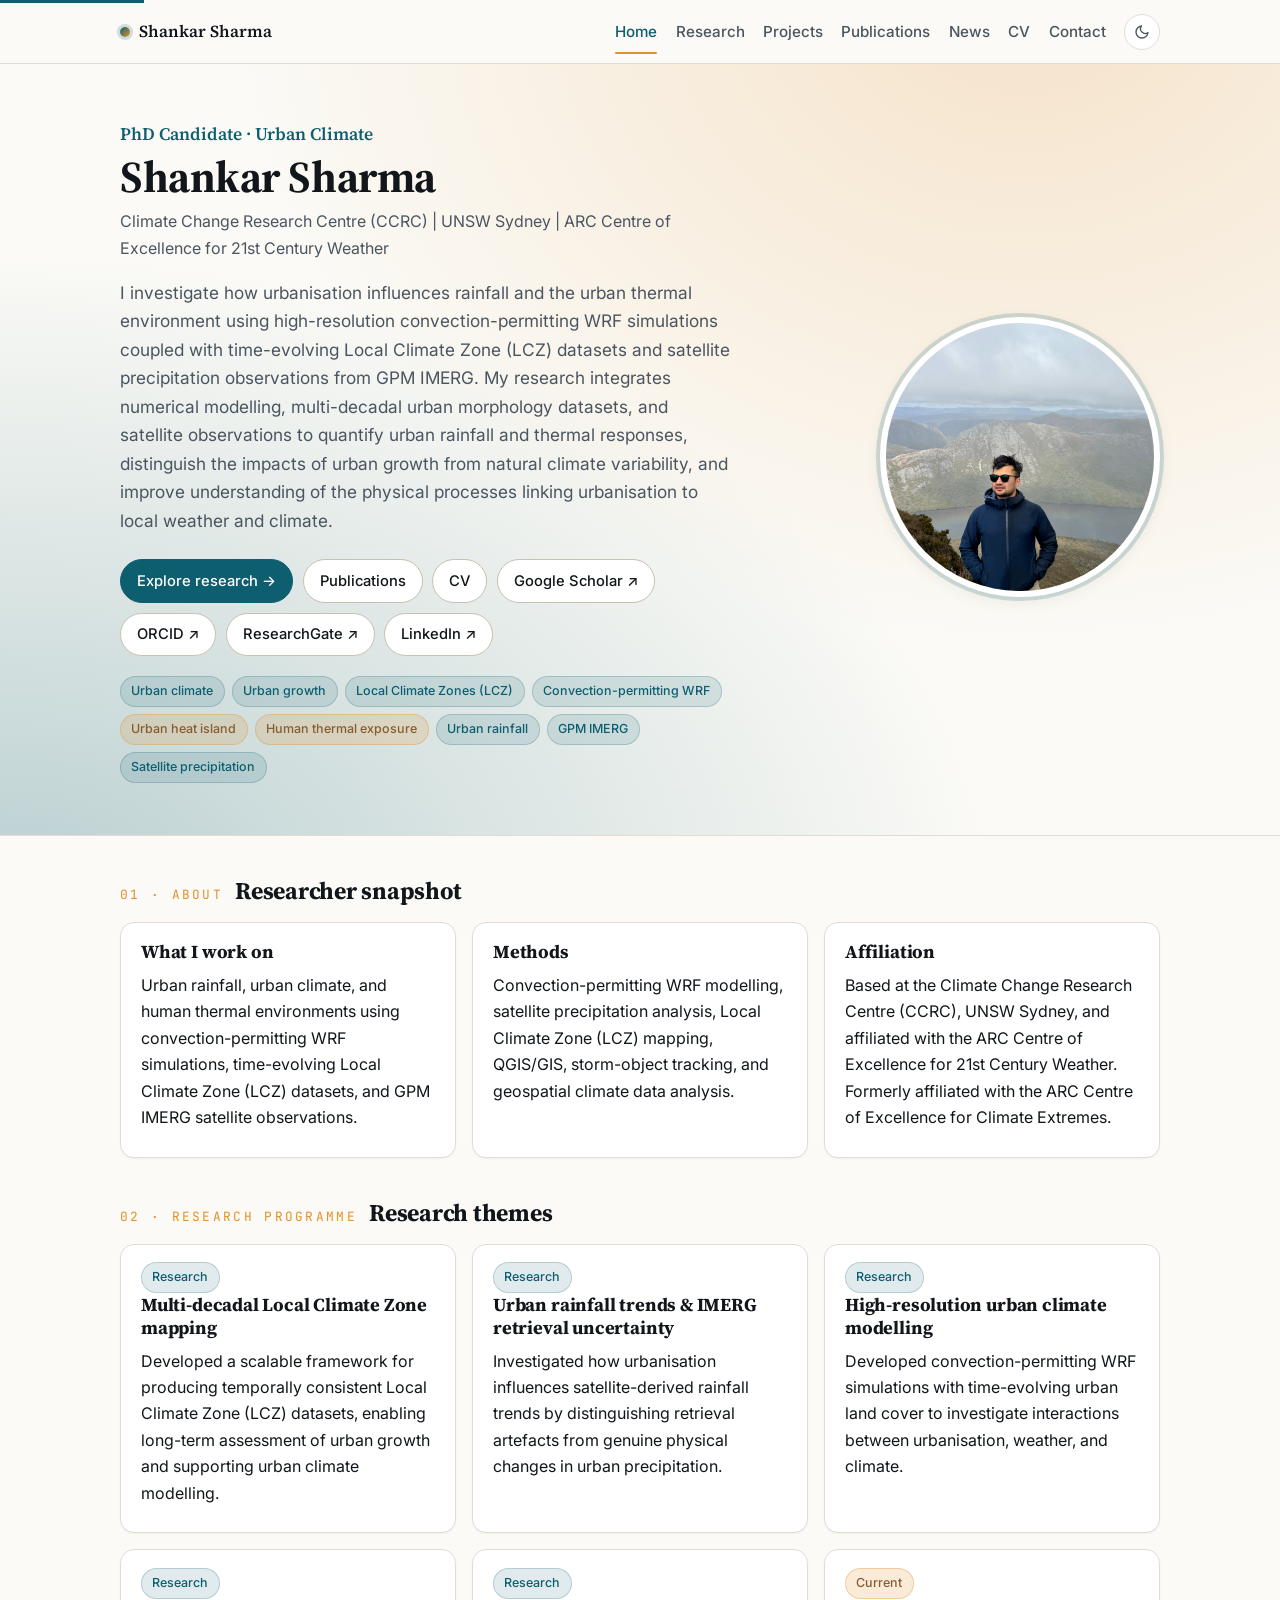
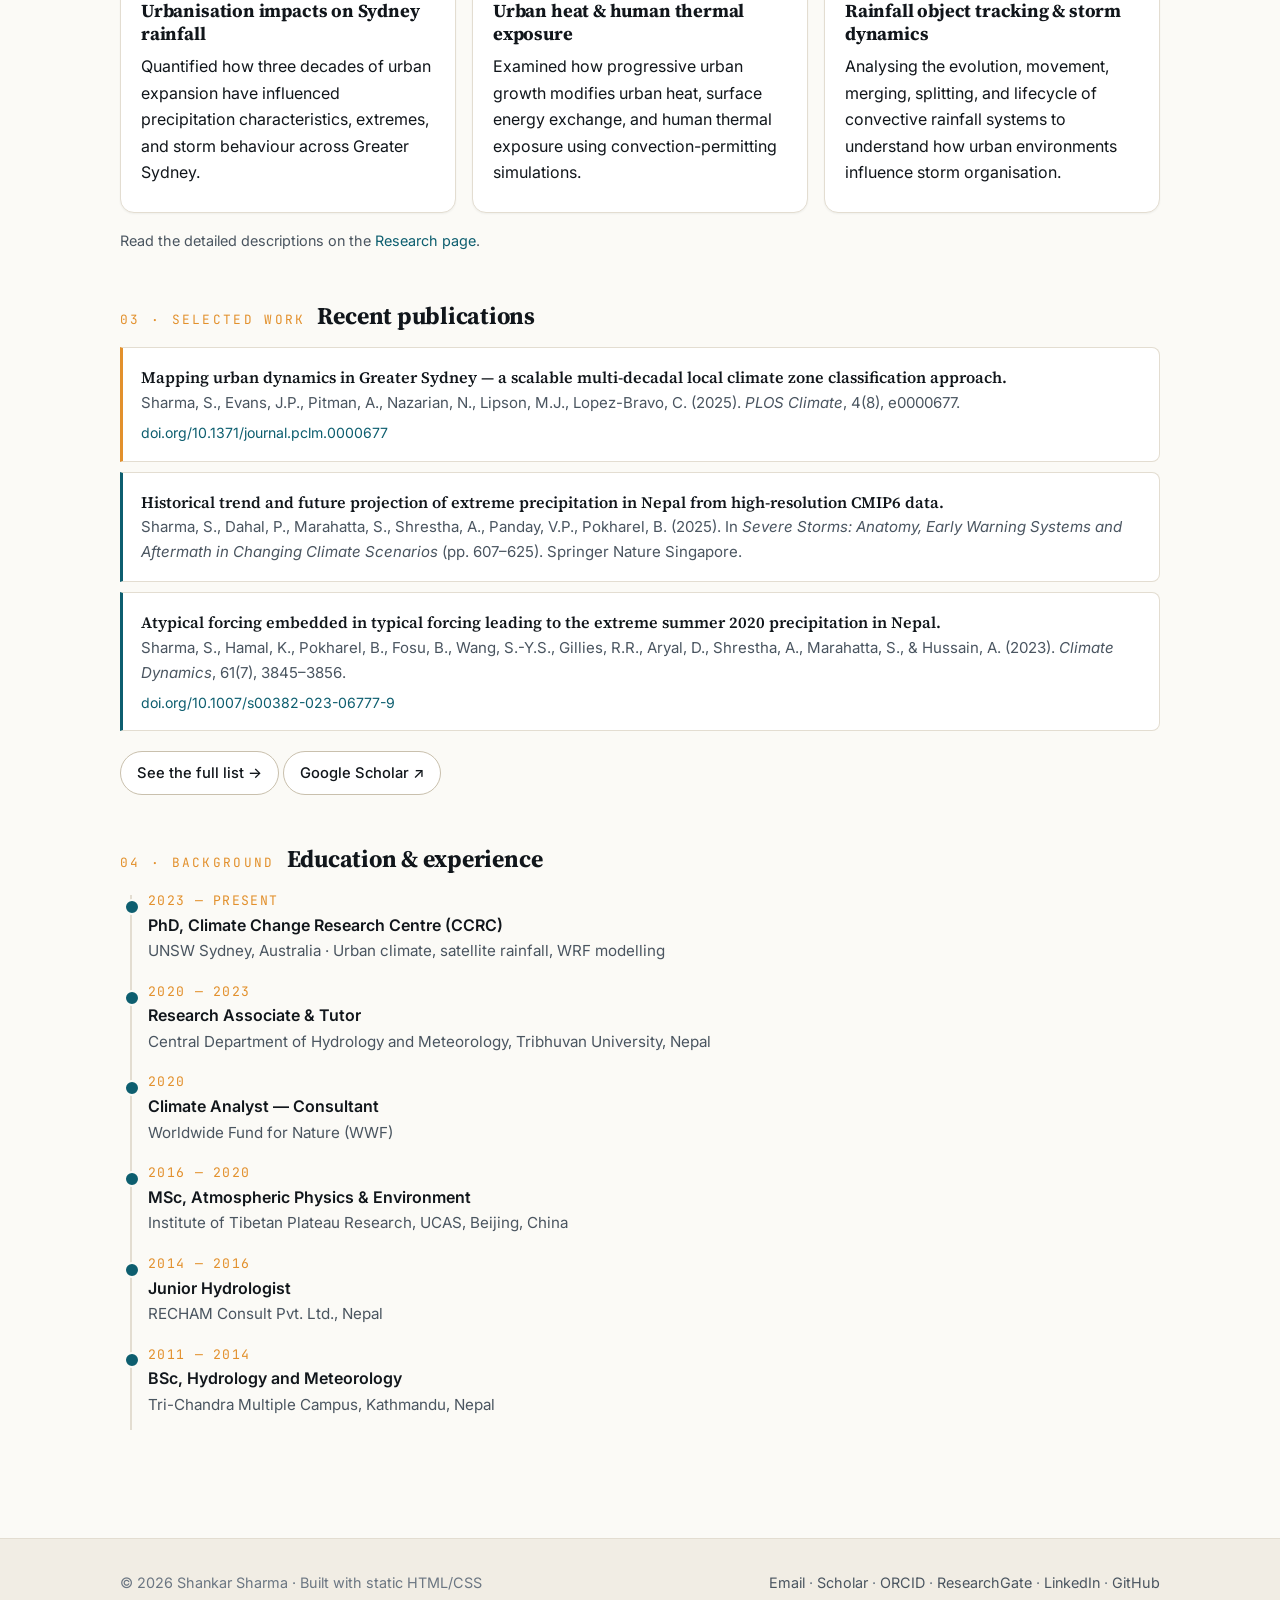
==== index.html @ d2977643 "Update index.html" ====
<!doctype html>
<html lang="en">
<head>
  <meta charset="utf-8">
  <meta name="viewport" content="width=device-width, initial-scale=1">
  <meta name="google-site-verification" content="ibqvgj7h6oRfpF4AkjQGMNvuiQvz-KRvmb2Agyx1RgA">
  <title>Shankar Sharma — Urban Climate &amp; Satellite Precipitation Research</title>
  <meta name="description" content="Shankar Sharma — PhD candidate at the Climate Change Research Centre (CCRC), UNSW Sydney. Research on urban climate, satellite precipitation, convection-permitting WRF modelling, and Local Climate Zone datasets.">
  <meta name="author" content="Shankar Sharma">
  <link rel="canonical" href="https://ss0293.github.io/shankar_academic_website/">

  <!-- Open Graph / social -->
  <meta property="og:type" content="profile">
  <meta property="og:title" content="Shankar Sharma — Urban Climate &amp; Satellite Precipitation Research">
  <meta property="og:description" content="PhD candidate at CCRC, UNSW Sydney. Urban climate, satellite rainfall (GPM IMERG), and convection-permitting WRF modelling.">
  <meta property="og:locale" content="en_AU">
  <meta name="twitter:card" content="summary">

  <link rel="icon" type="image/svg+xml" href="assets/favicon.svg">
  <link rel="preconnect" href="https://fonts.googleapis.com">
  <link rel="preconnect" href="https://fonts.gstatic.com" crossorigin>
  <link href="https://fonts.googleapis.com/css2?family=Inter:wght@400;500;600&family=Source+Serif+4:wght@400;600;700&family=JetBrains+Mono:wght@400;500&display=swap" rel="stylesheet">
  <link rel="stylesheet" href="assets/css/style.css">
  <script src="assets/js/main.js"></script>
</head>
<body>
<a class="skip-link" href="#main">Skip to content</a>

<header class="site-header">
  <nav class="nav" aria-label="Primary">
    <a class="brand" href="index.html"><span class="brand-dot" aria-hidden="true"></span> Shankar Sharma</a>
    <div class="nav-links">
      <a href="index.html">Home</a>
      <a href="research.html">Research</a>
      <a href="projects.html">Projects</a>
      <a href="publications.html">Publications</a>
      <a href="news.html">News</a>
      <a href="cv.html">CV</a>
      <a href="contact.html">Contact</a>
      <button class="theme-toggle" data-theme-toggle aria-label="Toggle theme"></button>
    </div>
  </nav>
</header>

<main id="main">

<!-- ===== Hero ===== -->
<section class="hero">
  <div class="container hero-grid">
    <div>
      <p class="role">PhD Candidate · Urban Climate</p>
      <h1>Shankar Sharma</h1>
      <p class="affil">Climate Change Research Centre (CCRC) | UNSW Sydney | ARC Centre of Excellence for 21st Century Weather</p>
      <p class="lede">
        I investigate how urbanisation influences rainfall and the urban thermal environment using high-resolution convection-permitting WRF simulations 
        coupled with time-evolving Local Climate Zone (LCZ) datasets and satellite precipitation observations from GPM IMERG. 
        My research integrates numerical modelling, multi-decadal urban morphology datasets, and satellite observations to quantify urban rainfall and 
        thermal responses, distinguish the impacts of urban growth from natural climate variability, and improve understanding of the physical 
        processes linking urbanisation to local weather and climate.
      </p>
      <div class="btn-row">
        <a class="btn btn-primary" href="research.html">Explore research →</a>
        <a class="btn" href="publications.html">Publications</a>
        <a class="btn" href="cv.html">CV</a>
        <a class="btn" href="https://scholar.google.com/citations?user=gjTxjbgAAAAJ&amp;hl=en" rel="noopener">Google Scholar ↗</a>
        <a class="btn" href="https://orcid.org/0000-0001-7008-5757" rel="noopener">ORCID ↗</a>
        <a class="btn" href="https://www.researchgate.net/profile/Shankar-Sharma-3" rel="noopener">ResearchGate ↗</a>
        <a class="btn" href="https://www.linkedin.com/in/shankar-sharma-9236bb105/" rel="noopener">LinkedIn ↗</a>
      </div>
      <div class="chip-row" style="margin-top:1.25rem">
          <span class="chip">Urban climate</span>
          <span class="chip">Urban growth</span>
          <span class="chip">Local Climate Zones (LCZ)</span>
          <span class="chip">Convection-permitting WRF</span>
          <span class="chip amber">Urban heat island</span>
          <span class="chip amber">Human thermal exposure</span>
          <span class="chip">Urban rainfall</span>
          <span class="chip">GPM IMERG</span>
          <span class="chip">Satellite precipitation</span>
      </div>
    </div>
    <figure class="hero-portrait-wrap">
      <img class="hero-portrait-img"
           src="assets/img/portrait.jpg"
           alt="Portrait of Shankar Sharma in Cradle Mountain–Lake St Clair National Park, Tasmania"
           onerror="this.style.display='none'; this.nextElementSibling.style.display='grid';"
           width="350" height="350" loading="eager" decoding="async">
      <div class="hero-portrait" style="display:none" aria-hidden="true">SS</div>
    </figure>
  </div>
</section>

<!-- ===== About / quick facts ===== -->
<section class="section">
  <div class="container">
    <div class="section-title">
      <span class="kicker">01 · About</span>
      <h2>Researcher snapshot</h2>
    </div>

    <div class="grid">

      <div class="card">
        <h3>What I work on</h3>
        <p>Urban rainfall, urban climate, and human thermal environments using convection-permitting WRF simulations, time-evolving Local Climate Zone (LCZ) datasets, and GPM IMERG satellite observations.</p>
      </div>

      <div class="card">
        <h3>Methods</h3>
        <p>Convection-permitting WRF modelling, satellite precipitation analysis, Local Climate Zone (LCZ) mapping, QGIS/GIS, storm-object tracking, and geospatial climate data analysis.</p>
      </div>

      <div class="card">
        <h3>Affiliation</h3>
        <p>Based at the Climate Change Research Centre (CCRC), UNSW Sydney, and affiliated with the ARC Centre of Excellence for 21st Century Weather. Formerly affiliated with the ARC Centre of Excellence for Climate Extremes.</p>
      </div>

    </div>
  </div>
</section>
  
<!-- ===== Research themes ===== -->
<!-- ===== Research programme ===== -->
<section class="section">
  <div class="container">
    <div class="section-title">
      <span class="kicker">02 · Research programme</span>
      <h2>Research themes</h2>
    </div>

    <div class="grid">

      <div class="card">
        <span class="chip">Research</span>
        <h3>Multi-decadal Local Climate Zone mapping</h3>
        <p>Developed a scalable framework for producing temporally consistent Local Climate Zone (LCZ) datasets, enabling long-term assessment of urban growth and supporting urban climate modelling.</p>
      </div>

      <div class="card">
        <span class="chip">Research</span>
        <h3>Urban rainfall trends &amp; IMERG retrieval uncertainty</h3>
        <p>Investigated how urbanisation influences satellite-derived rainfall trends by distinguishing retrieval artefacts from genuine physical changes in urban precipitation.</p>
      </div>

      <div class="card">
        <span class="chip">Research</span>
        <h3>High-resolution urban climate modelling</h3>
        <p>Developed convection-permitting WRF simulations with time-evolving urban land cover to investigate interactions between urbanisation, weather, and climate.</p>
      </div>

      <div class="card">
        <span class="chip">Research</span>
        <h3>Urbanisation impacts on Sydney rainfall</h3>
        <p>Quantified how three decades of urban expansion have influenced precipitation characteristics, extremes, and storm behaviour across Greater Sydney.</p>
      </div>

      <div class="card">
        <span class="chip">Research</span>
        <h3>Urban heat &amp; human thermal exposure</h3>
        <p>Examined how progressive urban growth modifies urban heat, surface energy exchange, and human thermal exposure using convection-permitting simulations.</p>
      </div>

      <div class="card">
        <span class="chip amber">Current</span>
        <h3>Rainfall object tracking &amp; storm dynamics</h3>
        <p>Analysing the evolution, movement, merging, splitting, and lifecycle of convective rainfall systems to understand how urban environments influence storm organisation.</p>
      </div>

    </div>

    <p class="small" style="margin-top:1rem">
      Read the detailed descriptions on the <a href="research.html">Research page</a>.
    </p>
  </div>
</section>

<!-- ===== Selected publications ===== -->
<section class="section">
  <div class="container">
    <div class="section-title">
      <span class="kicker">03 · Selected work</span>
      <h2>Recent publications</h2>
    </div>

    <div class="pub featured">
      <div class="pub-title">Mapping urban dynamics in Greater Sydney — a scalable multi-decadal local climate zone classification approach.</div>
      <div class="pub-venue">Sharma, S., Evans, J.P., Pitman, A., Nazarian, N., Lipson, M.J., Lopez-Bravo, C. (2025). <em>PLOS Climate</em>, 4(8), e0000677.</div>
      <div class="pub-meta"><a href="https://doi.org/10.1371/journal.pclm.0000677" rel="noopener">doi.org/10.1371/journal.pclm.0000677</a></div>
    </div>

    <div class="pub">
      <div class="pub-title">Historical trend and future projection of extreme precipitation in Nepal from high-resolution CMIP6 data.</div>
      <div class="pub-venue">Sharma, S., Dahal, P., Marahatta, S., Shrestha, A., Panday, V.P., Pokharel, B. (2025). In <em>Severe Storms: Anatomy, Early Warning Systems and Aftermath in Changing Climate Scenarios</em> (pp. 607–625). Springer Nature Singapore.</div>
    </div>

    <div class="pub">
      <div class="pub-title">Atypical forcing embedded in typical forcing leading to the extreme summer 2020 precipitation in Nepal.</div>
      <div class="pub-venue">Sharma, S., Hamal, K., Pokharel, B., Fosu, B., Wang, S.-Y.S., Gillies, R.R., Aryal, D., Shrestha, A., Marahatta, S., &amp; Hussain, A. (2023). <em>Climate Dynamics</em>, 61(7), 3845–3856.</div>
      <div class="pub-meta"><a href="https://doi.org/10.1007/s00382-023-06777-9" rel="noopener">doi.org/10.1007/s00382-023-06777-9</a></div>
    </div>

    <p style="margin-top:1.25rem">
      <a class="btn" href="publications.html">See the full list →</a>
      <a class="btn" href="https://scholar.google.com/citations?user=gjTxjbgAAAAJ&amp;hl=en" rel="noopener">Google Scholar ↗</a>
    </p>
  </div>
</section>

<!-- ===== Timeline ===== -->
<section class="section">
  <div class="container">
    <div class="section-title">
      <span class="kicker">04 · Background</span>
      <h2>Education &amp; experience</h2>
    </div>
    <div class="timeline">
      <div class="timeline-item">
        <div class="when">2023 — present</div>
        <div class="what">PhD, Climate Change Research Centre (CCRC)</div>
        <div class="where">UNSW Sydney, Australia · Urban climate, satellite rainfall, WRF modelling</div>
      </div>
      <div class="timeline-item">
        <div class="when">2020 — 2023</div>
        <div class="what">Research Associate &amp; Tutor</div>
        <div class="where">Central Department of Hydrology and Meteorology, Tribhuvan University, Nepal</div>
      </div>
      <div class="timeline-item">
        <div class="when">2020</div>
        <div class="what">Climate Analyst — Consultant</div>
        <div class="where">Worldwide Fund for Nature (WWF)</div>
      </div>
      <div class="timeline-item">
        <div class="when">2016 — 2020</div>
        <div class="what">MSc, Atmospheric Physics &amp; Environment</div>
        <div class="where">Institute of Tibetan Plateau Research, UCAS, Beijing, China</div>
      </div>
      <div class="timeline-item">
        <div class="when">2014 — 2016</div>
        <div class="what">Junior Hydrologist</div>
        <div class="where">RECHAM Consult Pvt. Ltd., Nepal</div>
      </div>
      <div class="timeline-item">
        <div class="when">2011 — 2014</div>
        <div class="what">BSc, Hydrology and Meteorology</div>
        <div class="where">Tri-Chandra Multiple Campus, Kathmandu, Nepal</div>
      </div>
    </div>
  </div>
</section>

</main>

<footer class="site-footer">
  <div class="container">
    <div>© <span id="y">2026</span> Shankar Sharma · Built with static HTML/CSS</div>
    <div>
      <a href="mailto:shankar.sharma@unsw.edu.au">Email</a> ·
      <a href="https://scholar.google.com/citations?user=gjTxjbgAAAAJ&amp;hl=en" rel="noopener">Scholar</a> ·
      <a href="https://orcid.org/0000-0001-7008-5757" rel="noopener">ORCID</a> ·
      <a href="https://www.researchgate.net/profile/Shankar-Sharma-3" rel="noopener">ResearchGate</a> ·
      <a href="https://www.linkedin.com/in/shankar-sharma-9236bb105/" rel="noopener">LinkedIn</a> ·
      <a href="https://github.com/ss0293" rel="noopener">GitHub</a>
    </div>
  </div>
</footer>

<script>document.getElementById('y').textContent = new Date().getFullYear();</script>
</body>
</html>
---- assets/css/style.css ----
/* ============================================================
   Shankar Sharma — Academic Website
   Theme: Climate-inspired (deep teal + warm amber)
   Author: Shankar Sharma, CCRC, UNSW Sydney
   Licence: MIT (code) / CC-BY-4.0 (content)
   ============================================================ */

/* ---------- Design tokens ---------- */
:root {
  /* Brand */
  --brand-primary: #0d5e6f;        /* deep teal */
  --brand-primary-dark: #084450;
  --brand-accent: #e2902c;         /* warm amber */
  --brand-accent-soft: #f4c98a;

  /* Surfaces (light) */
  --bg: #fbfaf6;
  --bg-soft: #f1ede4;
  --surface: #ffffff;
  --surface-2: #f6f3ec;
  --border: #e3ddd1;
  --border-strong: #c9c0ad;

  /* Text */
  --text: #11161b;
  --text-soft: #4a5560;
  --text-muted: #6b7682;
  --link: #0d5e6f;
  --link-hover: #e2902c;

  /* Misc */
  --max: 1080px;
  --max-narrow: 780px;
  --radius: 14px;
  --radius-sm: 8px;
  --shadow-sm: 0 1px 2px rgba(15, 32, 39, 0.05);
  --shadow: 0 4px 16px rgba(15, 32, 39, 0.08);

  --font-sans: "Inter", system-ui, -apple-system, "Segoe UI", Roboto, "Helvetica Neue", Arial, sans-serif;
  --font-serif: "Source Serif 4", "Source Serif Pro", Georgia, "Times New Roman", serif;
  --font-mono: "JetBrains Mono", ui-monospace, SFMono-Regular, Menlo, Consolas, monospace;
}

[data-theme="dark"] {
  --bg: #0e1419;
  --bg-soft: #131c22;
  --surface: #16202a;
  --surface-2: #1b2731;
  --border: #243341;
  --border-strong: #34495a;

  --text: #e8eef2;
  --text-soft: #b5c1cc;
  --text-muted: #8896a3;
  --link: #6dd4ec;
  --link-hover: #f5b259;

  --brand-primary: #1d8fa6;
  --brand-primary-dark: #2aa9c2;
  --shadow: 0 4px 18px rgba(0, 0, 0, 0.4);
}

/* ---------- Base ---------- */
* { box-sizing: border-box; }

html { scroll-behavior: smooth; }

body {
  margin: 0;
  font-family: var(--font-sans);
  font-size: 16px;
  line-height: 1.65;
  color: var(--text);
  background: var(--bg);
  -webkit-font-smoothing: antialiased;
  -moz-osx-font-smoothing: grayscale;
  transition: background-color .25s ease, color .25s ease;
}

img { max-width: 100%; height: auto; display: block; }

a {
  color: var(--link);
  text-decoration: none;
  border-bottom: 1px solid transparent;
  transition: color .15s ease, border-color .15s ease;
}
a:hover { color: var(--link-hover); border-bottom-color: var(--link-hover); }

h1, h2, h3, h4 {
  font-family: var(--font-serif);
  color: var(--text);
  line-height: 1.25;
  letter-spacing: -0.01em;
}
h1 { font-size: clamp(2rem, 4vw, 2.75rem); margin: 0 0 .5rem; }
h2 { font-size: 1.5rem; margin: 2.25rem 0 .9rem; }
h3 { font-size: 1.15rem; margin: 1.4rem 0 .5rem; }
p  { margin: .55rem 0; }

code, pre, .mono { font-family: var(--font-mono); font-size: .92em; }
pre {
  background: var(--surface-2);
  border: 1px solid var(--border);
  border-radius: var(--radius-sm);
  padding: .9rem 1rem;
  overflow-x: auto;
}
:not(pre) > code {
  background: var(--surface-2);
  border: 1px solid var(--border);
  padding: .05rem .35rem;
  border-radius: 4px;
}

hr {
  border: 0;
  border-top: 1px solid var(--border);
  margin: 2.5rem 0;
}

/* ---------- Layout primitives ---------- */
.container      { max-width: var(--max); margin: 0 auto; padding: 0 1.25rem; }
.container-narrow { max-width: var(--max-narrow); margin: 0 auto; padding: 0 1.25rem; }

.section { padding: 2.5rem 0; }
.section + .section { padding-top: 0; }

/* ---------- Header / Nav ---------- */
.site-header {
  position: sticky;
  top: 0;
  z-index: 50;
  background: color-mix(in oklab, var(--bg) 88%, transparent);
  backdrop-filter: saturate(160%) blur(8px);
  -webkit-backdrop-filter: saturate(160%) blur(8px);
  border-bottom: 1px solid var(--border);
}
.nav {
  display: flex;
  align-items: center;
  justify-content: space-between;
  padding: .85rem 1.25rem;
  max-width: var(--max);
  margin: 0 auto;
  gap: 1rem;
}
.brand {
  font-family: var(--font-serif);
  font-weight: 600;
  font-size: 1.05rem;
  color: var(--text);
  border: 0;
  display: flex;
  align-items: center;
  gap: .55rem;
}
.brand:hover { color: var(--brand-primary); }
.brand-dot {
  width: 10px; height: 10px; border-radius: 50%;
  background: linear-gradient(135deg, var(--brand-primary), var(--brand-accent));
  box-shadow: 0 0 0 3px color-mix(in oklab, var(--brand-primary) 18%, transparent);
}
.nav-links { display: flex; gap: 1.15rem; align-items: center; flex-wrap: wrap; }
.nav-links a {
  font-size: .95rem;
  font-weight: 500;
  color: var(--text-soft);
  border: 0;
  padding: .25rem 0;
  position: relative;
}
.nav-links a:hover { color: var(--brand-primary); }
.nav-links a.active { color: var(--brand-primary); }
.nav-links a.active::after {
  content: "";
  position: absolute;
  left: 0; right: 0; bottom: -6px;
  height: 2px;
  background: var(--brand-accent);
  border-radius: 2px;
}

.theme-toggle {
  background: var(--surface);
  border: 1px solid var(--border);
  color: var(--text-soft);
  border-radius: 999px;
  width: 36px; height: 36px;
  display: inline-grid;
  place-items: center;
  cursor: pointer;
  transition: border-color .15s ease, color .15s ease, background-color .15s ease;
}
.theme-toggle:hover { color: var(--brand-primary); border-color: var(--brand-primary); }

/* ---------- Hero ---------- */
.hero {
  position: relative;
  overflow: hidden;
  padding: 3.5rem 0 2.5rem;
  background:
    radial-gradient(ellipse at 80% -10%, color-mix(in oklab, var(--brand-accent) 22%, transparent) 0%, transparent 55%),
    radial-gradient(ellipse at 0% 110%, color-mix(in oklab, var(--brand-primary) 28%, transparent) 0%, transparent 55%),
    var(--bg);
  border-bottom: 1px solid var(--border);
}
.hero-grid {
  display: grid;
  grid-template-columns: 1.6fr 1fr;
  gap: 2.5rem;
  align-items: center;
}
.hero h1 { margin-bottom: .25rem; }
.hero .role {
  font-family: var(--font-serif);
  color: var(--brand-primary);
  font-weight: 600;
  font-size: 1.1rem;
  margin: 0;
}
.hero .affil { color: var(--text-soft); margin-top: .25rem; }
.hero .lede {
  font-size: 1.08rem;
  color: var(--text-soft);
  max-width: 56ch;
  margin: 1.1rem 0 1.5rem;
}
.hero-portrait-wrap {
  justify-self: end;
  margin: 0;
  width: 100%;
  max-width: 280px;
  aspect-ratio: 1 / 1;
  position: relative;
}
.hero-portrait-img {
  width: 100%;
  height: 100%;
  object-fit: cover;
  object-position: center 25%;     /* favours the face */
  border-radius: 50%;
  border: 6px solid var(--surface);
  box-shadow:
    0 0 0 4px color-mix(in oklab, var(--brand-primary) 18%, transparent),
    var(--shadow);
  background: var(--surface-2);
  display: block;
}
.hero-portrait {
  width: 100%;
  height: 100%;
  aspect-ratio: 1 / 1;
  border-radius: 50%;
  background:
    radial-gradient(circle at 30% 30%, var(--brand-accent-soft), transparent 60%),
    radial-gradient(circle at 70% 70%, var(--brand-primary), var(--brand-primary-dark));
  border: 6px solid var(--surface);
  box-shadow: var(--shadow);
  display: grid;
  place-items: center;
  color: #fff;
  font-family: var(--font-serif);
  font-size: 4.5rem;
  font-weight: 600;
  letter-spacing: -2px;
}
@media (max-width: 760px) {
  .hero-grid { grid-template-columns: 1fr; }
  .hero-portrait-wrap { justify-self: center; max-width: 200px; }
  .hero-portrait { font-size: 3.25rem; }
}

/* ---------- Buttons / chips ---------- */
.btn-row { display: flex; flex-wrap: wrap; gap: .6rem; }
.btn {
  display: inline-flex;
  align-items: center;
  gap: .45rem;
  padding: .55rem 1rem;
  border-radius: 999px;
  font-weight: 500;
  font-size: .92rem;
  border: 1px solid var(--border-strong);
  background: var(--surface);
  color: var(--text);
  transition: all .15s ease;
}
.btn:hover {
  border-color: var(--brand-primary);
  color: var(--brand-primary);
  transform: translateY(-1px);
}
.btn-primary {
  background: var(--brand-primary);
  border-color: var(--brand-primary);
  color: #fff;
}
.btn-primary:hover {
  background: var(--brand-primary-dark);
  border-color: var(--brand-primary-dark);
  color: #fff;
}

.chip {
  display: inline-flex;
  align-items: center;
  gap: .35rem;
  padding: .25rem .65rem;
  border-radius: 999px;
  font-size: .78rem;
  font-weight: 500;
  background: color-mix(in oklab, var(--brand-primary) 12%, transparent);
  color: var(--brand-primary);
  border: 1px solid color-mix(in oklab, var(--brand-primary) 22%, transparent);
}
.chip.amber {
  background: color-mix(in oklab, var(--brand-accent) 18%, transparent);
  color: color-mix(in oklab, var(--brand-accent) 60%, var(--text));
  border-color: color-mix(in oklab, var(--brand-accent) 35%, transparent);
}
.chip-row { display: flex; flex-wrap: wrap; gap: .45rem; margin: .75rem 0; }

/* ---------- Cards ---------- */
.card {
  background: var(--surface);
  border: 1px solid var(--border);
  border-radius: var(--radius);
  padding: 1.1rem 1.25rem;
  box-shadow: var(--shadow-sm);
  transition: transform .2s ease, border-color .2s ease, box-shadow .2s ease;
}
.card:hover {
  transform: translateY(-2px);
  border-color: var(--border-strong);
  box-shadow: var(--shadow);
}
.card h3 { margin-top: 0; }
.card .meta { color: var(--text-muted); font-size: .88rem; margin-top: .25rem; }

.grid {
  display: grid;
  gap: 1rem;
  grid-template-columns: repeat(auto-fit, minmax(280px, 1fr));
}

/* ---------- Publication entry ---------- */
.pub {
  padding: 1rem 1.1rem;
  border-left: 3px solid var(--brand-primary);
  background: var(--surface);
  border-radius: 0 var(--radius-sm) var(--radius-sm) 0;
  border-top: 1px solid var(--border);
  border-right: 1px solid var(--border);
  border-bottom: 1px solid var(--border);
  margin: .65rem 0;
}
.pub.featured { border-left-color: var(--brand-accent); }
.pub .pub-title {
  font-family: var(--font-serif);
  font-weight: 600;
  color: var(--text);
}
.pub .pub-venue { color: var(--text-soft); font-size: .94rem; }
.pub .pub-meta { color: var(--text-muted); font-size: .85rem; margin-top: .35rem; }
.pub a { font-size: .88rem; }

.year-heading {
  font-family: var(--font-mono);
  text-transform: uppercase;
  font-size: .85rem;
  letter-spacing: .15em;
  color: var(--brand-accent);
  margin: 2rem 0 .75rem;
}

/* ---------- Timeline ---------- */
.timeline { position: relative; margin: 1rem 0 0 .25rem; padding-left: 1.5rem; }
.timeline::before {
  content: "";
  position: absolute;
  left: 6px; top: .3rem; bottom: .3rem;
  width: 2px;
  background: var(--border);
}
.timeline-item { position: relative; padding: 0 0 1.1rem; }
.timeline-item::before {
  content: "";
  position: absolute;
  left: -1.5rem; top: .55rem;
  width: 12px; height: 12px;
  background: var(--brand-primary);
  border: 2px solid var(--bg);
  border-radius: 50%;
}
.timeline-item .when { font-family: var(--font-mono); font-size: .82rem; color: var(--brand-accent); text-transform: uppercase; letter-spacing: .1em; }
.timeline-item .what { font-weight: 600; }
.timeline-item .where { color: var(--text-soft); font-size: .95rem; }

/* ---------- Section heading ---------- */
.section-title {
  display: flex;
  align-items: baseline;
  gap: .75rem;
  margin-bottom: 1rem;
}
.section-title h2 { margin: 0; }
.section-title .kicker {
  font-family: var(--font-mono);
  font-size: .8rem;
  letter-spacing: .18em;
  text-transform: uppercase;
  color: var(--brand-accent);
}

/* ---------- Footer ---------- */
.site-footer {
  border-top: 1px solid var(--border);
  margin-top: 4rem;
  padding: 2rem 1.25rem;
  color: var(--text-muted);
  font-size: .9rem;
  background: var(--bg-soft);
}
.site-footer .container {
  display: flex;
  justify-content: space-between;
  flex-wrap: wrap;
  gap: 1rem;
}
.site-footer a { color: var(--text-soft); }
.site-footer a:hover { color: var(--brand-primary); }

/* ---------- Misc utilities ---------- */
.small { font-size: .9rem; color: var(--text-soft); }
.muted { color: var(--text-muted); }
.center { text-align: center; }
.divider {
  border: 0;
  height: 1px;
  background: linear-gradient(90deg, transparent, var(--border-strong), transparent);
  margin: 2rem 0;
}

details.collapsible {
  border: 1px solid var(--border);
  border-radius: var(--radius-sm);
  padding: .5rem 1rem;
  background: var(--surface);
  margin: .75rem 0;
}
details.collapsible summary {
  cursor: pointer;
  font-weight: 600;
  color: var(--brand-primary);
  padding: .35rem 0;
}
details.collapsible[open] summary { margin-bottom: .5rem; }

/* Skip link for accessibility */
.skip-link {
  position: absolute;
  top: -40px;
  left: 0;
  background: var(--brand-primary);
  color: white;
  padding: .5rem 1rem;
  z-index: 100;
}
.skip-link:focus { top: 0; }

/* Reduced motion */
@media (prefers-reduced-motion: reduce) {
  *, *::before, *::after {
    animation-duration: 0.001ms !important;
    transition-duration: 0.001ms !important;
  }
}
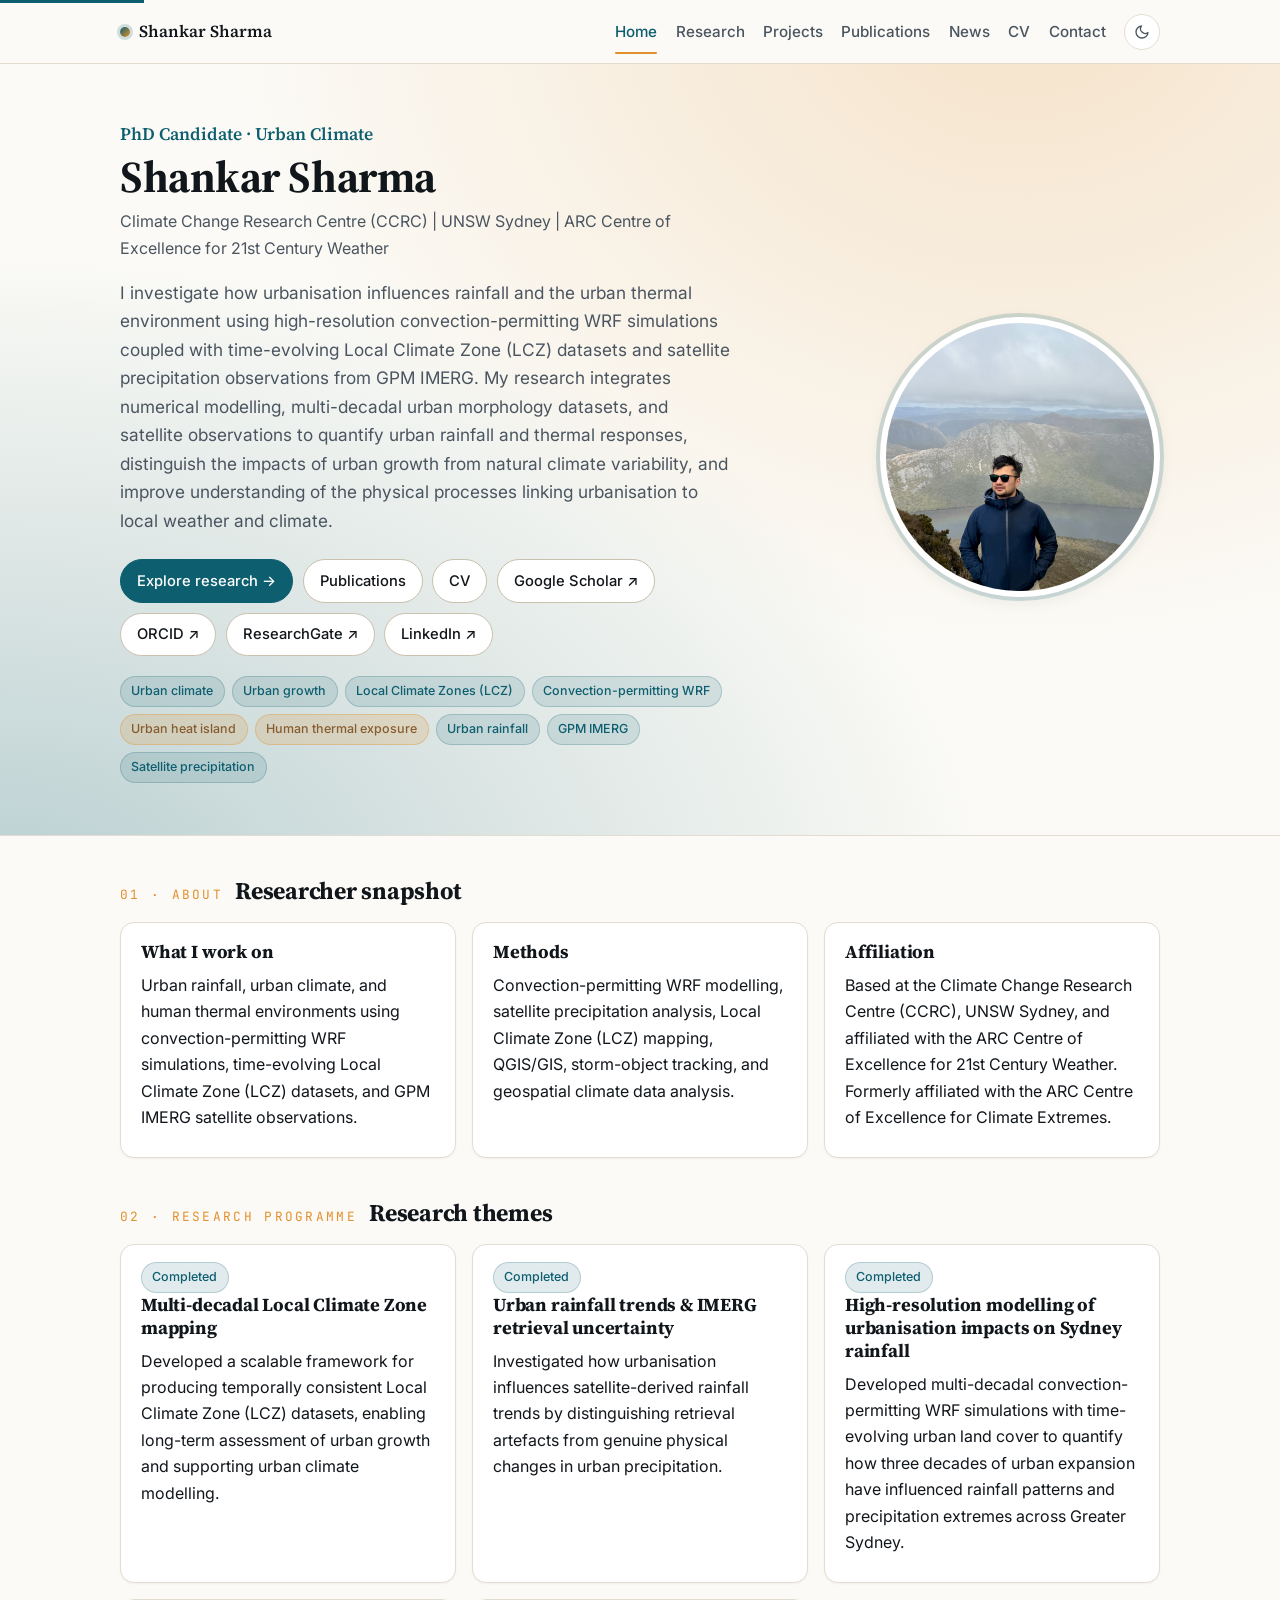
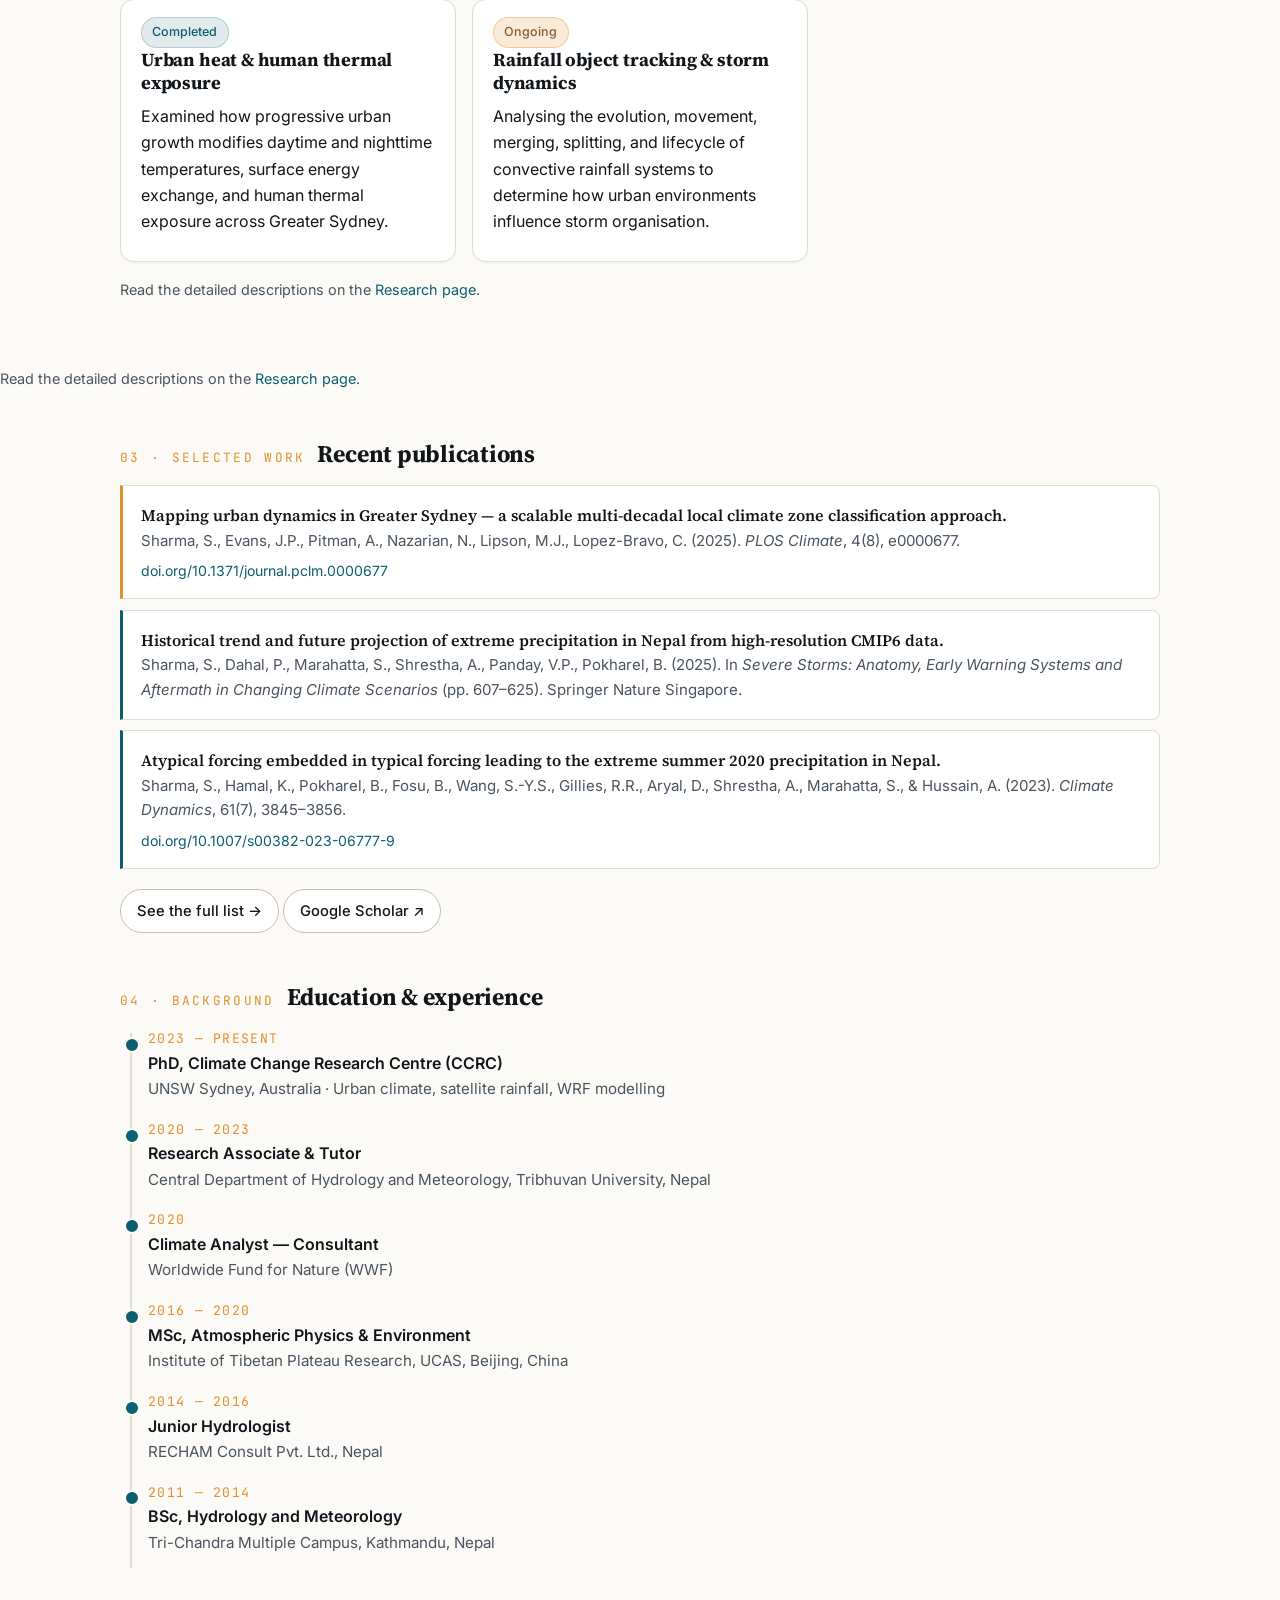
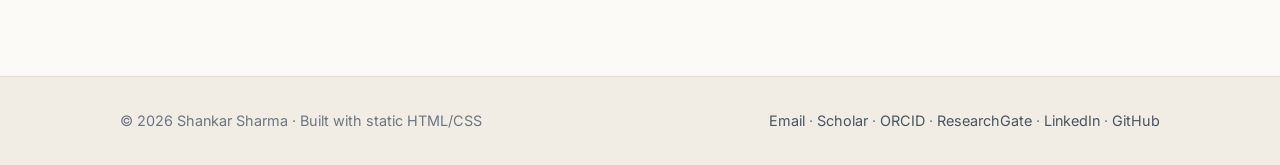
==== commit 86faa0b7: "Revise research programme details and status Updated research programme section with completed and o" ====
--- a/index.html
+++ b/index.html
@@ -120,7 +120,7 @@
 </section>
   
 <!-- ===== Research themes ===== -->
-<!-- ===== Research programme ===== -->
+<!-- ===== Research themes ===== -->
 <section class="section">
   <div class="container">
     <div class="section-title">
@@ -131,41 +131,43 @@
     <div class="grid">
 
       <div class="card">
-        <span class="chip">Research</span>
+        <span class="chip">Completed</span>
         <h3>Multi-decadal Local Climate Zone mapping</h3>
         <p>Developed a scalable framework for producing temporally consistent Local Climate Zone (LCZ) datasets, enabling long-term assessment of urban growth and supporting urban climate modelling.</p>
       </div>
 
       <div class="card">
-        <span class="chip">Research</span>
+        <span class="chip">Completed</span>
         <h3>Urban rainfall trends &amp; IMERG retrieval uncertainty</h3>
         <p>Investigated how urbanisation influences satellite-derived rainfall trends by distinguishing retrieval artefacts from genuine physical changes in urban precipitation.</p>
       </div>
 
       <div class="card">
-        <span class="chip">Research</span>
-        <h3>High-resolution urban climate modelling</h3>
-        <p>Developed convection-permitting WRF simulations with time-evolving urban land cover to investigate interactions between urbanisation, weather, and climate.</p>
-      </div>
-
-      <div class="card">
-        <span class="chip">Research</span>
-        <h3>Urbanisation impacts on Sydney rainfall</h3>
-        <p>Quantified how three decades of urban expansion have influenced precipitation characteristics, extremes, and storm behaviour across Greater Sydney.</p>
-      </div>
-
-      <div class="card">
-        <span class="chip">Research</span>
+        <span class="chip">Completed</span>
+        <h3>High-resolution modelling of urbanisation impacts on Sydney rainfall</h3>
+        <p>Developed multi-decadal convection-permitting WRF simulations with time-evolving urban land cover to quantify how three decades of urban expansion have influenced rainfall patterns and precipitation extremes across Greater Sydney.</p>
+      </div>
+
+      <div class="card">
+        <span class="chip">Completed</span>
         <h3>Urban heat &amp; human thermal exposure</h3>
-        <p>Examined how progressive urban growth modifies urban heat, surface energy exchange, and human thermal exposure using convection-permitting simulations.</p>
-      </div>
-
-      <div class="card">
-        <span class="chip amber">Current</span>
+        <p>Examined how progressive urban growth modifies daytime and nighttime temperatures, surface energy exchange, and human thermal exposure across Greater Sydney.</p>
+      </div>
+
+      <div class="card">
+        <span class="chip amber">Ongoing</span>
         <h3>Rainfall object tracking &amp; storm dynamics</h3>
-        <p>Analysing the evolution, movement, merging, splitting, and lifecycle of convective rainfall systems to understand how urban environments influence storm organisation.</p>
-      </div>
-
+        <p>Analysing the evolution, movement, merging, splitting, and lifecycle of convective rainfall systems to determine how urban environments influence storm organisation.</p>
+      </div>
+
+    </div>
+
+    <p class="small" style="margin-top:1rem">
+      Read the detailed descriptions on the <a href="research.html">Research page</a>.
+    </p>
+  </div>
+</section>
+  
     </div>
 
     <p class="small" style="margin-top:1rem">
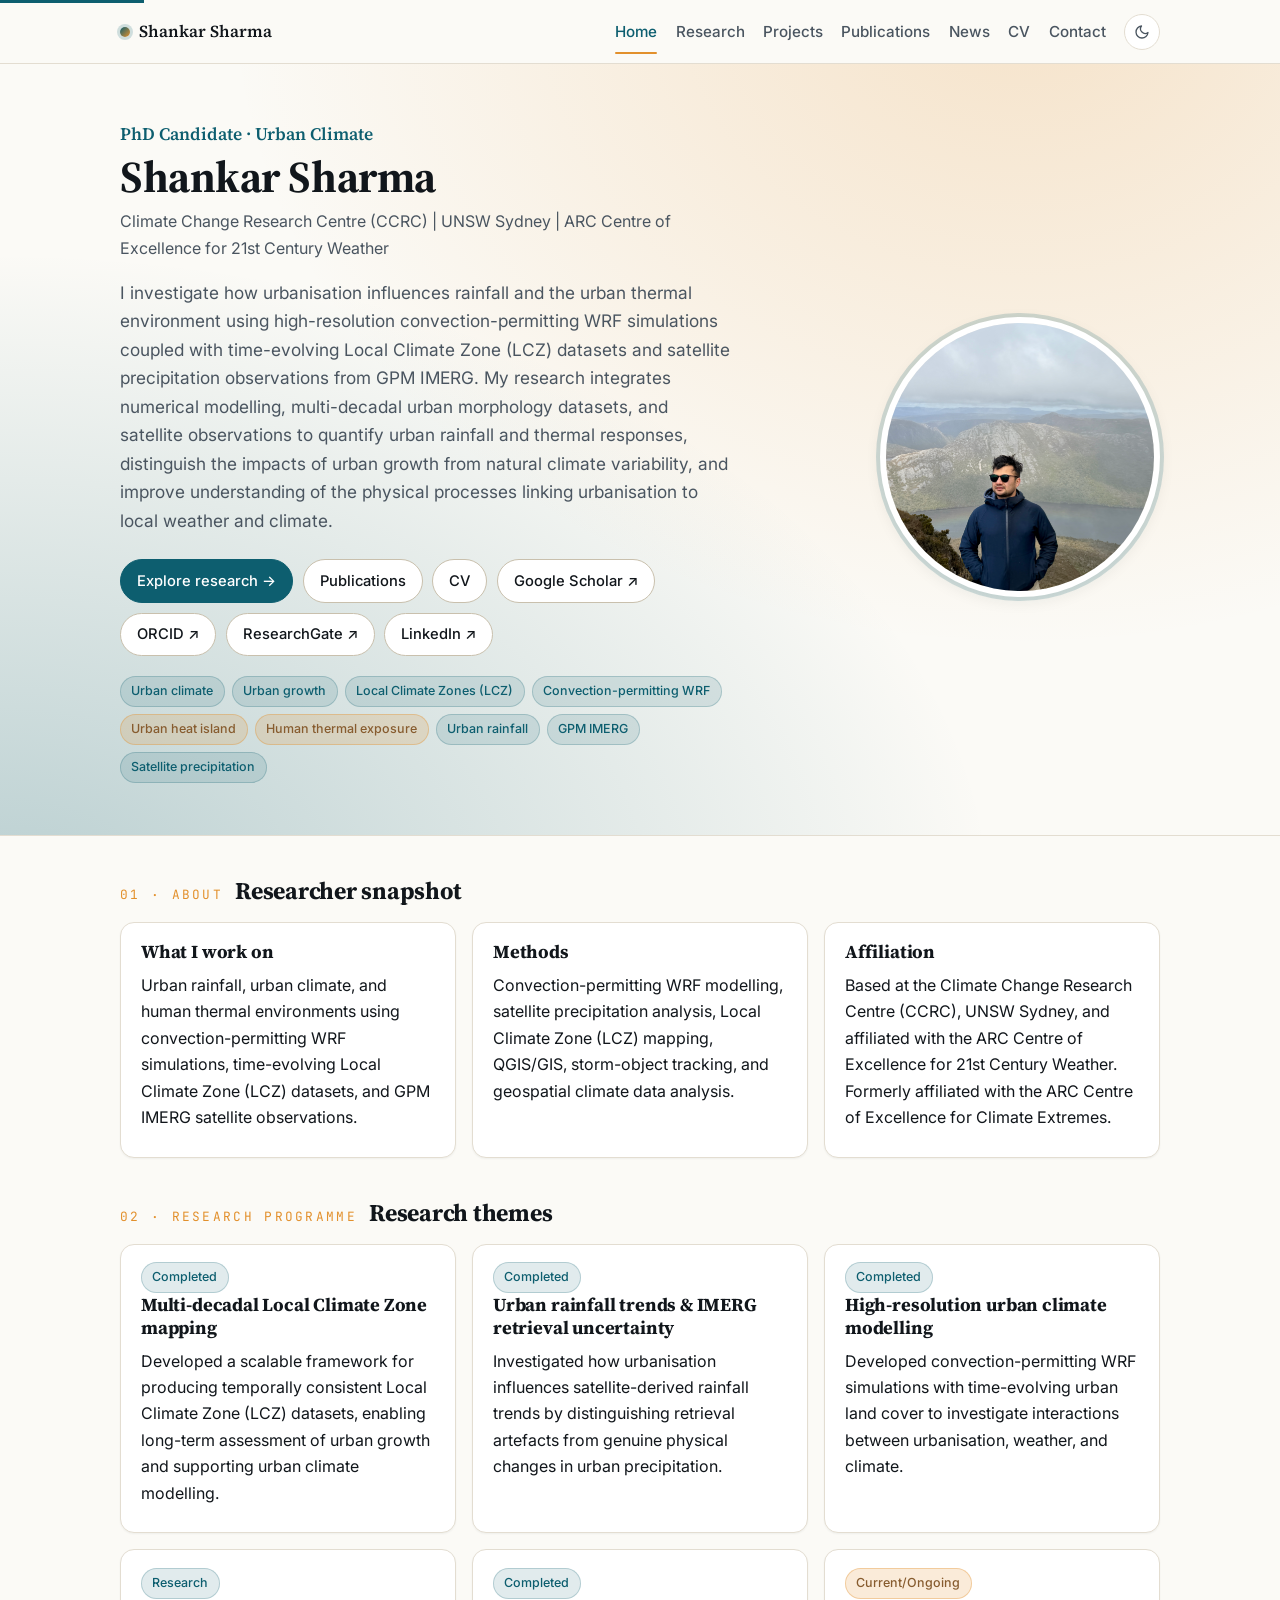
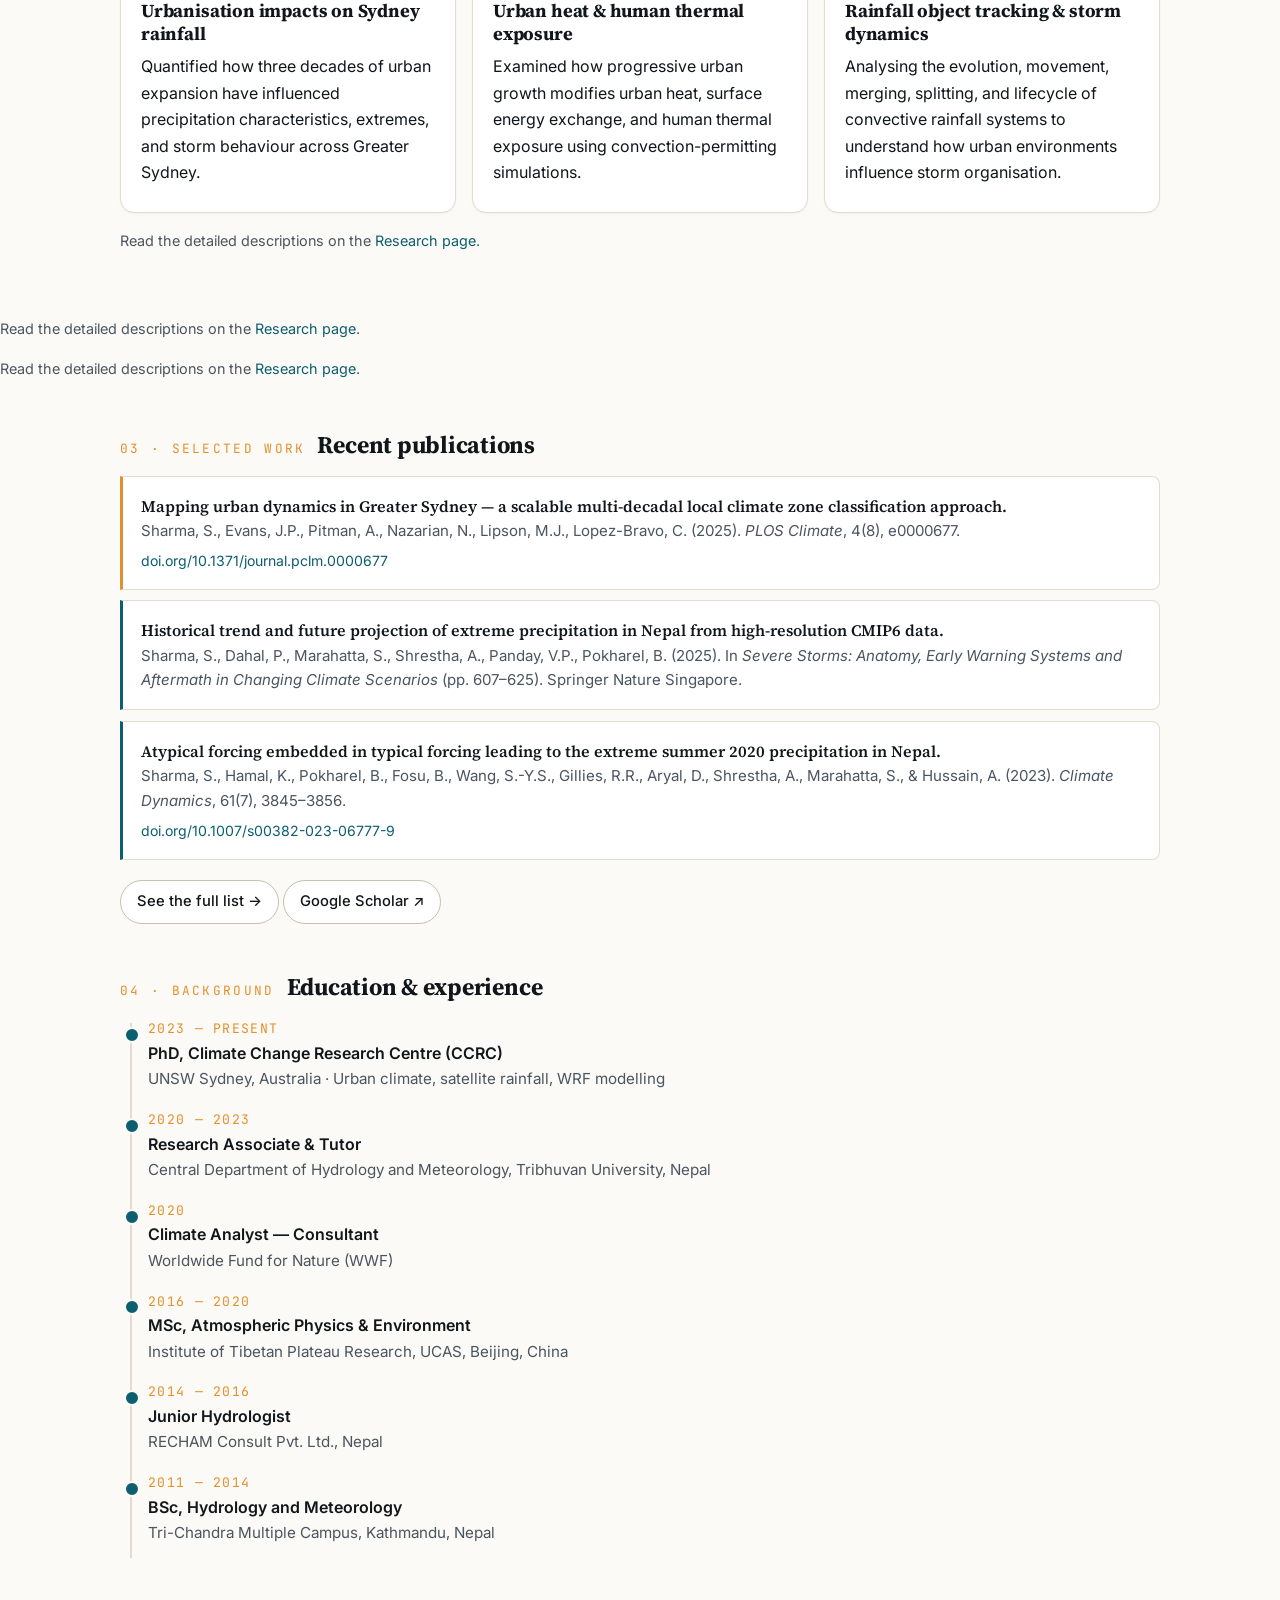
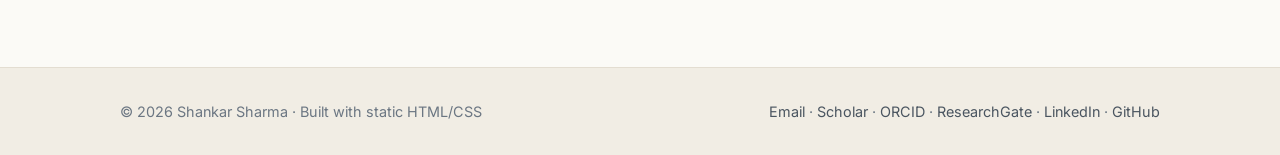
==== commit d7a98421: "Revise research programme details in index.html Updated research programme section with new titles a" ====
--- a/index.html
+++ b/index.html
@@ -120,7 +120,7 @@
 </section>
   
 <!-- ===== Research themes ===== -->
-<!-- ===== Research themes ===== -->
+<!-- ===== Research programme ===== -->
 <section class="section">
   <div class="container">
     <div class="section-title">
@@ -144,21 +144,35 @@
 
       <div class="card">
         <span class="chip">Completed</span>
-        <h3>High-resolution modelling of urbanisation impacts on Sydney rainfall</h3>
-        <p>Developed multi-decadal convection-permitting WRF simulations with time-evolving urban land cover to quantify how three decades of urban expansion have influenced rainfall patterns and precipitation extremes across Greater Sydney.</p>
+        <h3>High-resolution urban climate modelling</h3>
+        <p>Developed convection-permitting WRF simulations with time-evolving urban land cover to investigate interactions between urbanisation, weather, and climate.</p>
+      </div>
+
+      <div class="card">
+        <span class="chip">Research</span>
+        <h3>Urbanisation impacts on Sydney rainfall</h3>
+        <p>Quantified how three decades of urban expansion have influenced precipitation characteristics, extremes, and storm behaviour across Greater Sydney.</p>
       </div>
 
       <div class="card">
         <span class="chip">Completed</span>
         <h3>Urban heat &amp; human thermal exposure</h3>
-        <p>Examined how progressive urban growth modifies daytime and nighttime temperatures, surface energy exchange, and human thermal exposure across Greater Sydney.</p>
-      </div>
-
-      <div class="card">
-        <span class="chip amber">Ongoing</span>
+        <p>Examined how progressive urban growth modifies urban heat, surface energy exchange, and human thermal exposure using convection-permitting simulations.</p>
+      </div>
+
+      <div class="card">
+        <span class="chip amber">Current/Ongoing</span>
         <h3>Rainfall object tracking &amp; storm dynamics</h3>
-        <p>Analysing the evolution, movement, merging, splitting, and lifecycle of convective rainfall systems to determine how urban environments influence storm organisation.</p>
-      </div>
+        <p>Analysing the evolution, movement, merging, splitting, and lifecycle of convective rainfall systems to understand how urban environments influence storm organisation.</p>
+      </div>
+
+    </div>
+
+    <p class="small" style="margin-top:1rem">
+      Read the detailed descriptions on the <a href="research.html">Research page</a>.
+    </p>
+  </div>
+</section>
 
     </div>
 
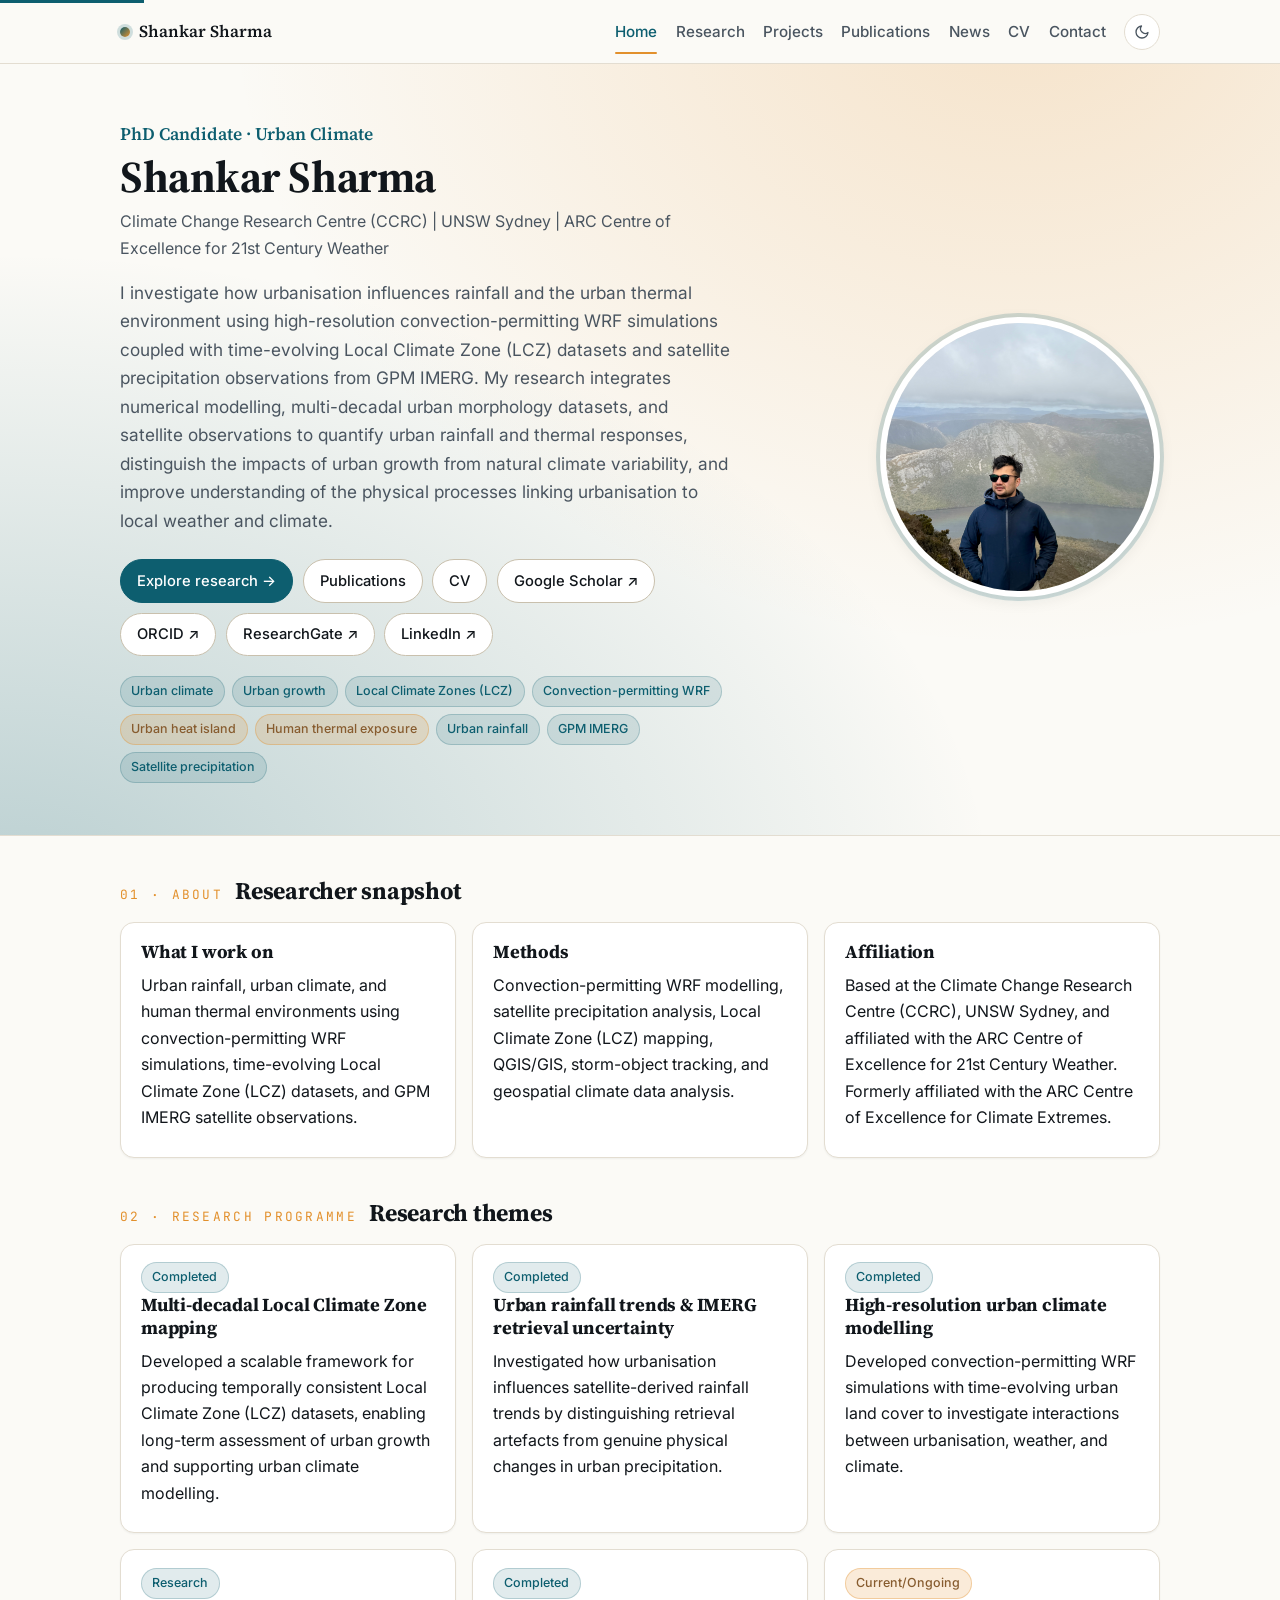
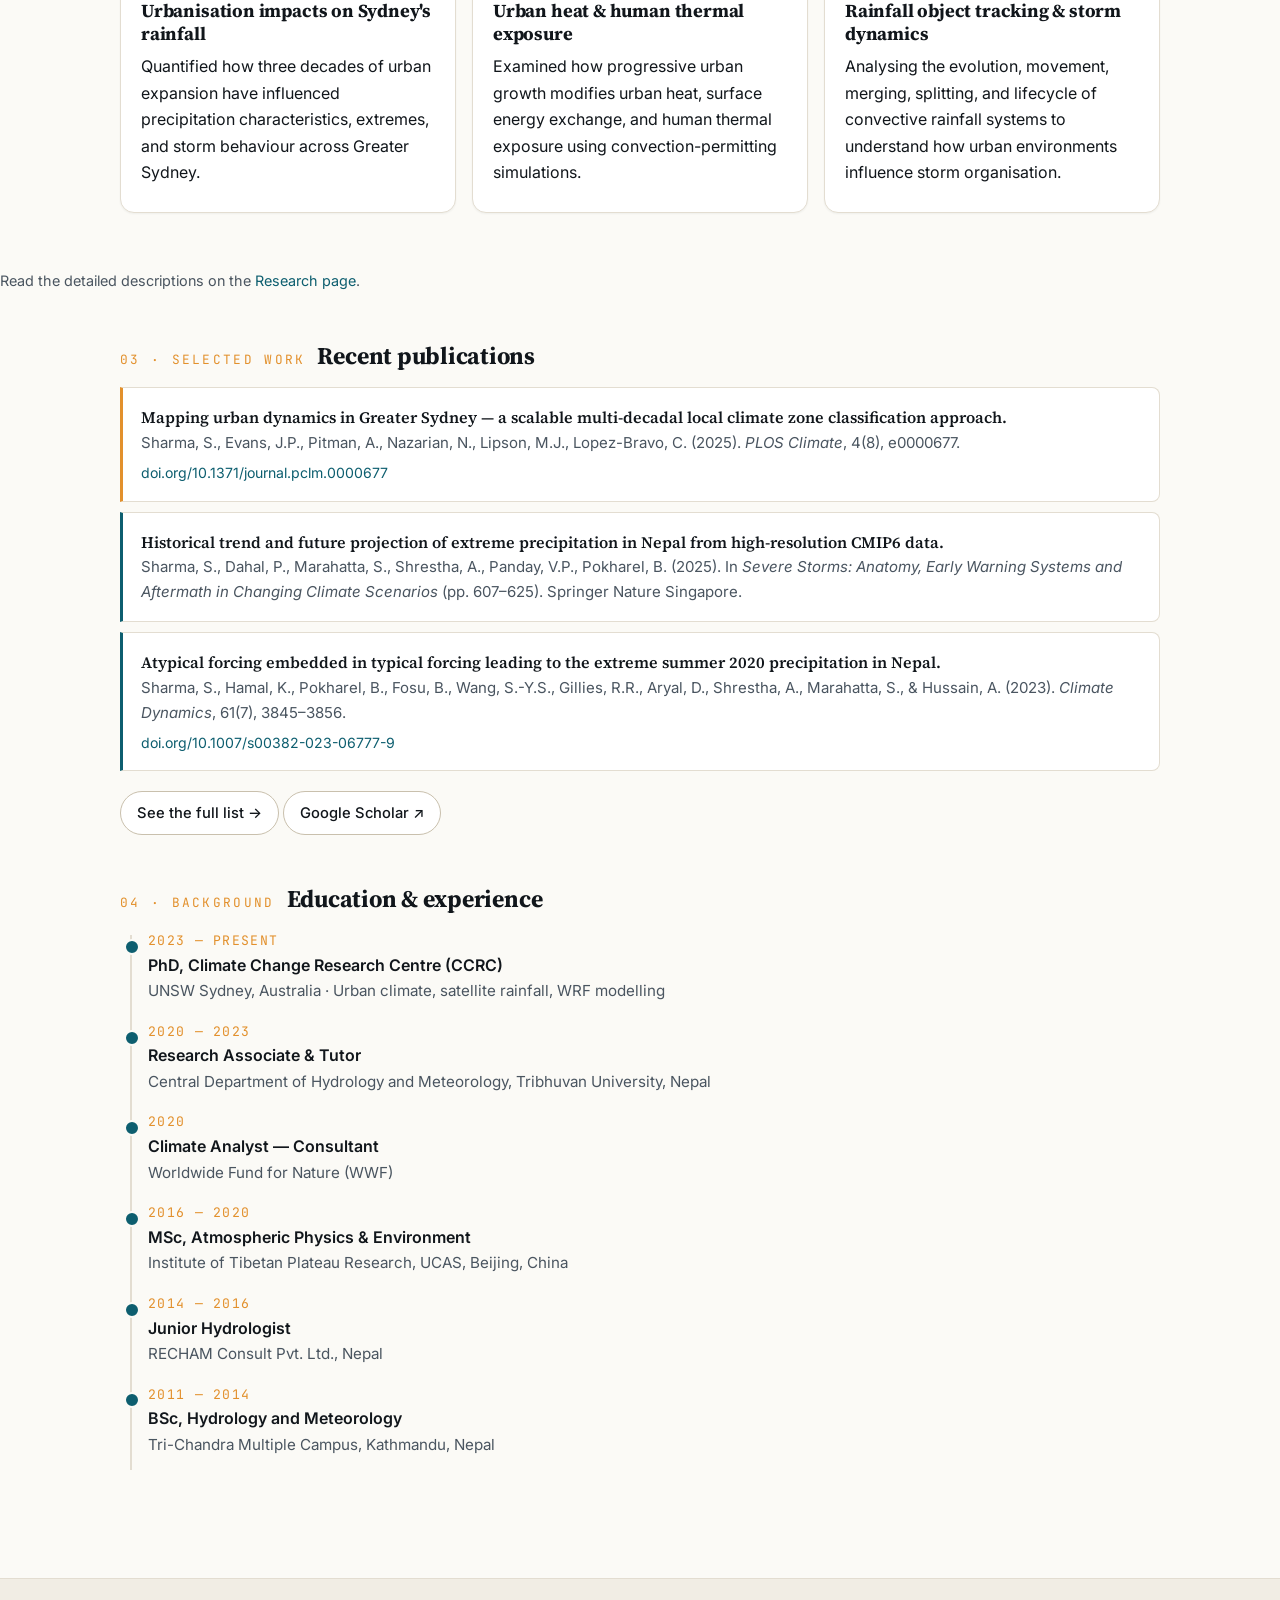
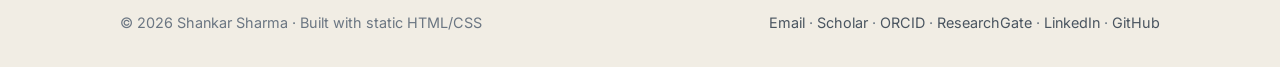
==== commit d99b5681: "Update index.html" ====
--- a/index.html
+++ b/index.html
@@ -150,7 +150,7 @@
 
       <div class="card">
         <span class="chip">Research</span>
-        <h3>Urbanisation impacts on Sydney rainfall</h3>
+        <h3>Urbanisation impacts on Sydney's rainfall</h3>
         <p>Quantified how three decades of urban expansion have influenced precipitation characteristics, extremes, and storm behaviour across Greater Sydney.</p>
       </div>
 
@@ -165,24 +165,8 @@
         <h3>Rainfall object tracking &amp; storm dynamics</h3>
         <p>Analysing the evolution, movement, merging, splitting, and lifecycle of convective rainfall systems to understand how urban environments influence storm organisation.</p>
       </div>
-
-    </div>
-
-    <p class="small" style="margin-top:1rem">
-      Read the detailed descriptions on the <a href="research.html">Research page</a>.
-    </p>
-  </div>
-</section>
-
-    </div>
-
-    <p class="small" style="margin-top:1rem">
-      Read the detailed descriptions on the <a href="research.html">Research page</a>.
-    </p>
-  </div>
-</section>
-  
-    </div>
+    </div>
+</section>
 
     <p class="small" style="margin-top:1rem">
       Read the detailed descriptions on the <a href="research.html">Research page</a>.
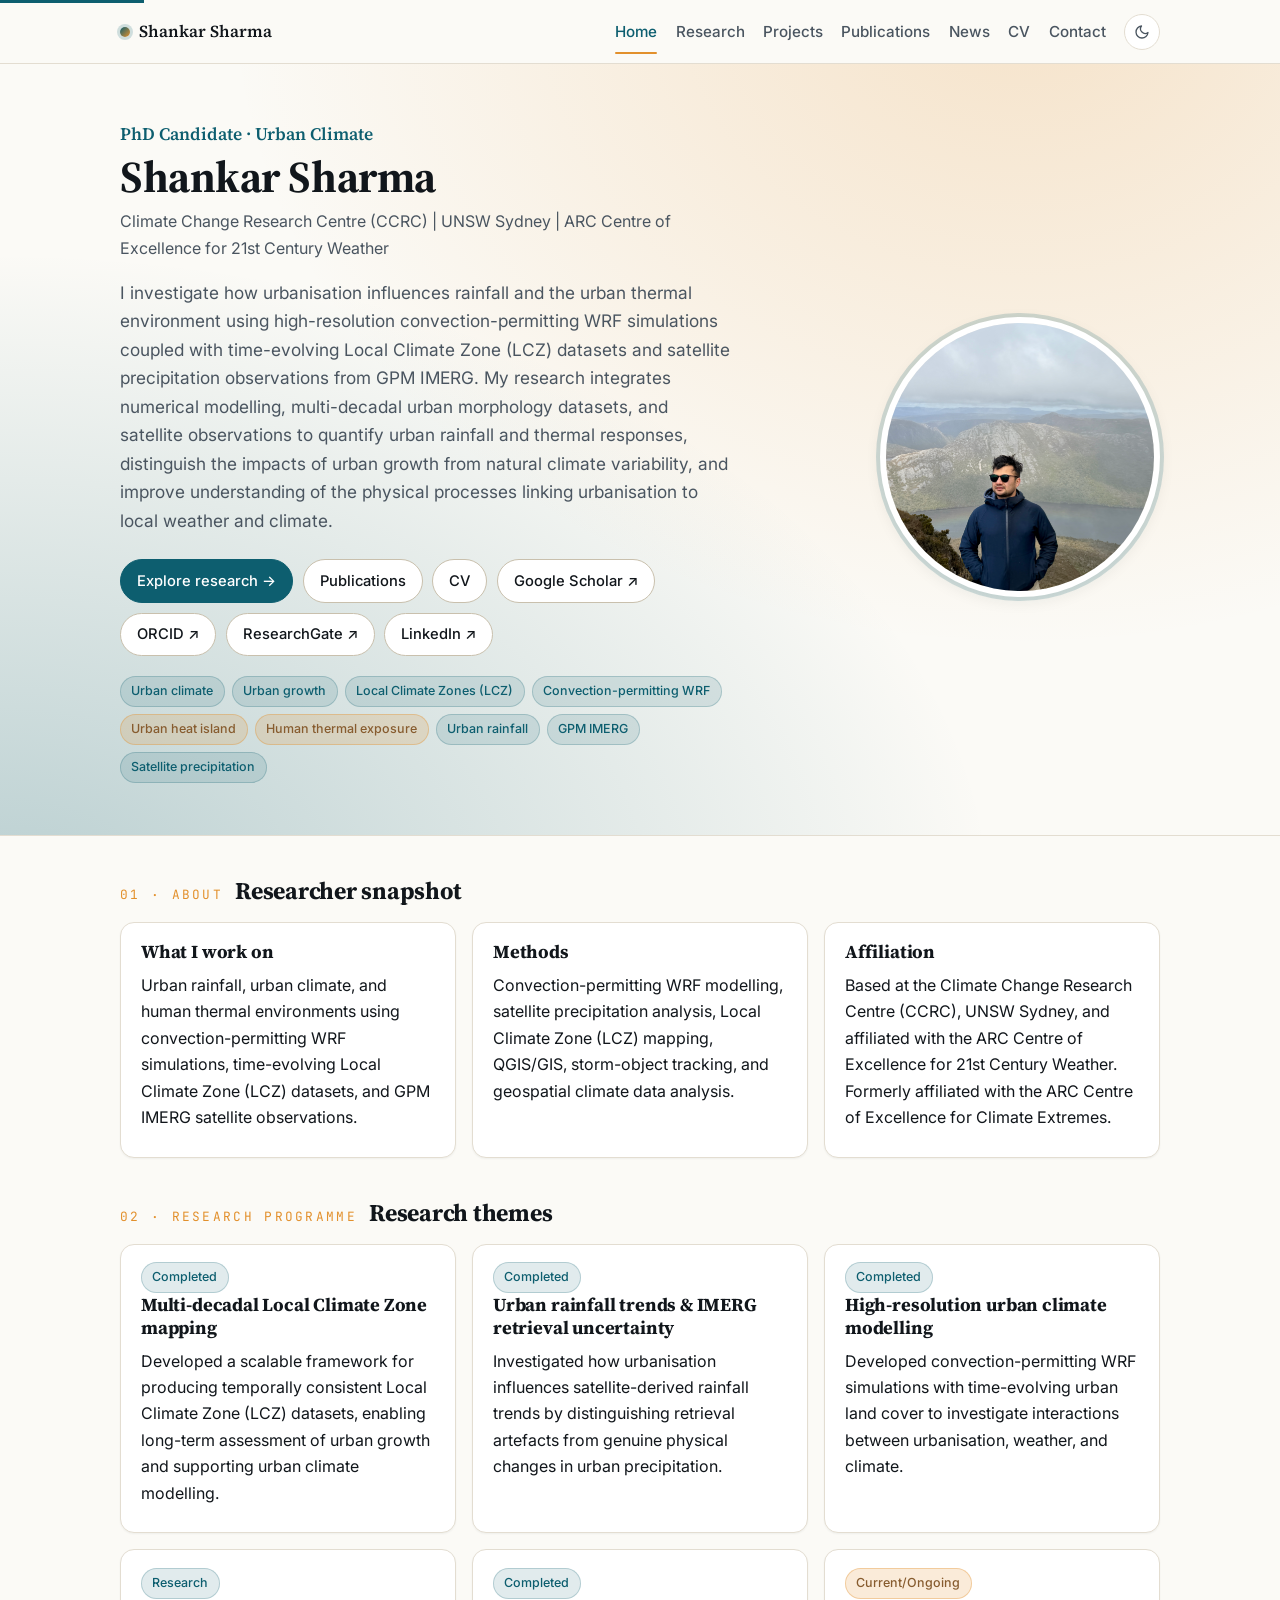
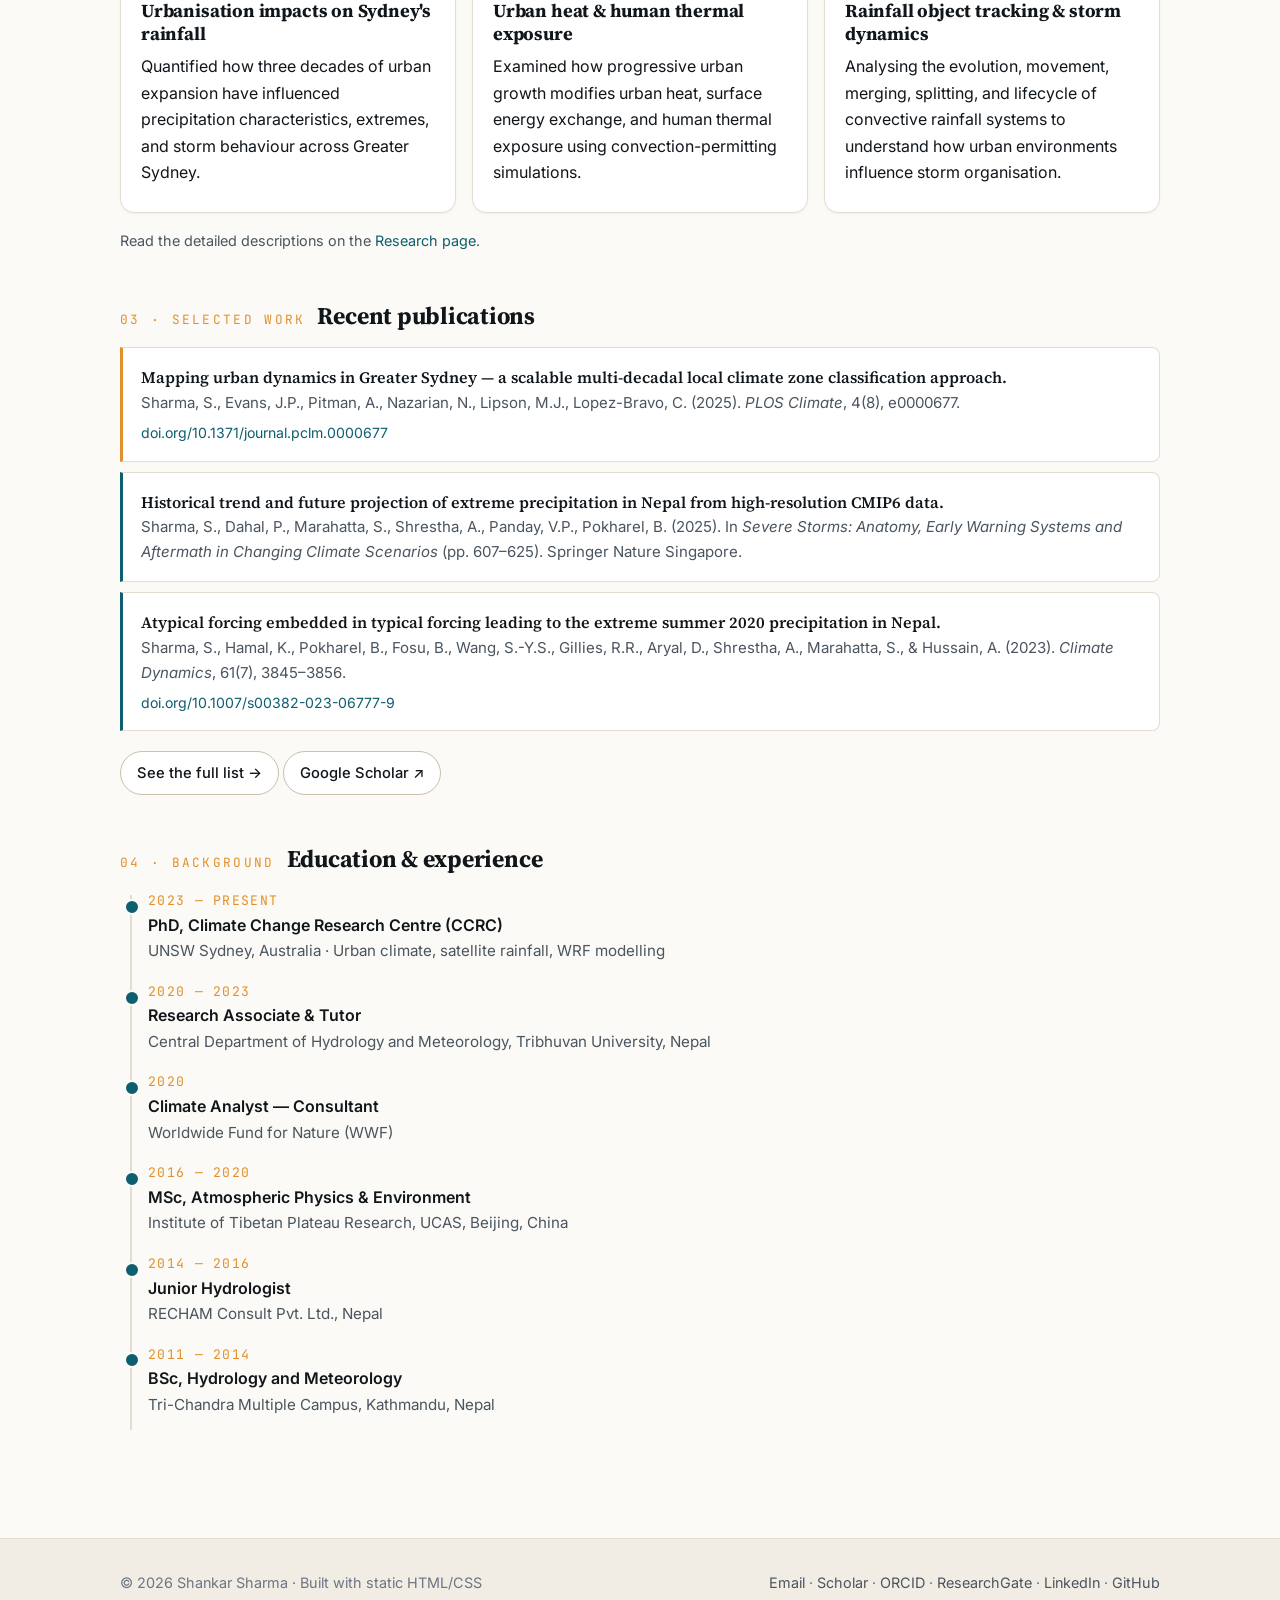
==== commit 3cb0f83c: "Remove closing section tag from index.html Removed unnecessary closing section tag." ====
--- a/index.html
+++ b/index.html
@@ -166,8 +166,7 @@
         <p>Analysing the evolution, movement, merging, splitting, and lifecycle of convective rainfall systems to understand how urban environments influence storm organisation.</p>
       </div>
     </div>
-</section>
-
+    
     <p class="small" style="margin-top:1rem">
       Read the detailed descriptions on the <a href="research.html">Research page</a>.
     </p>
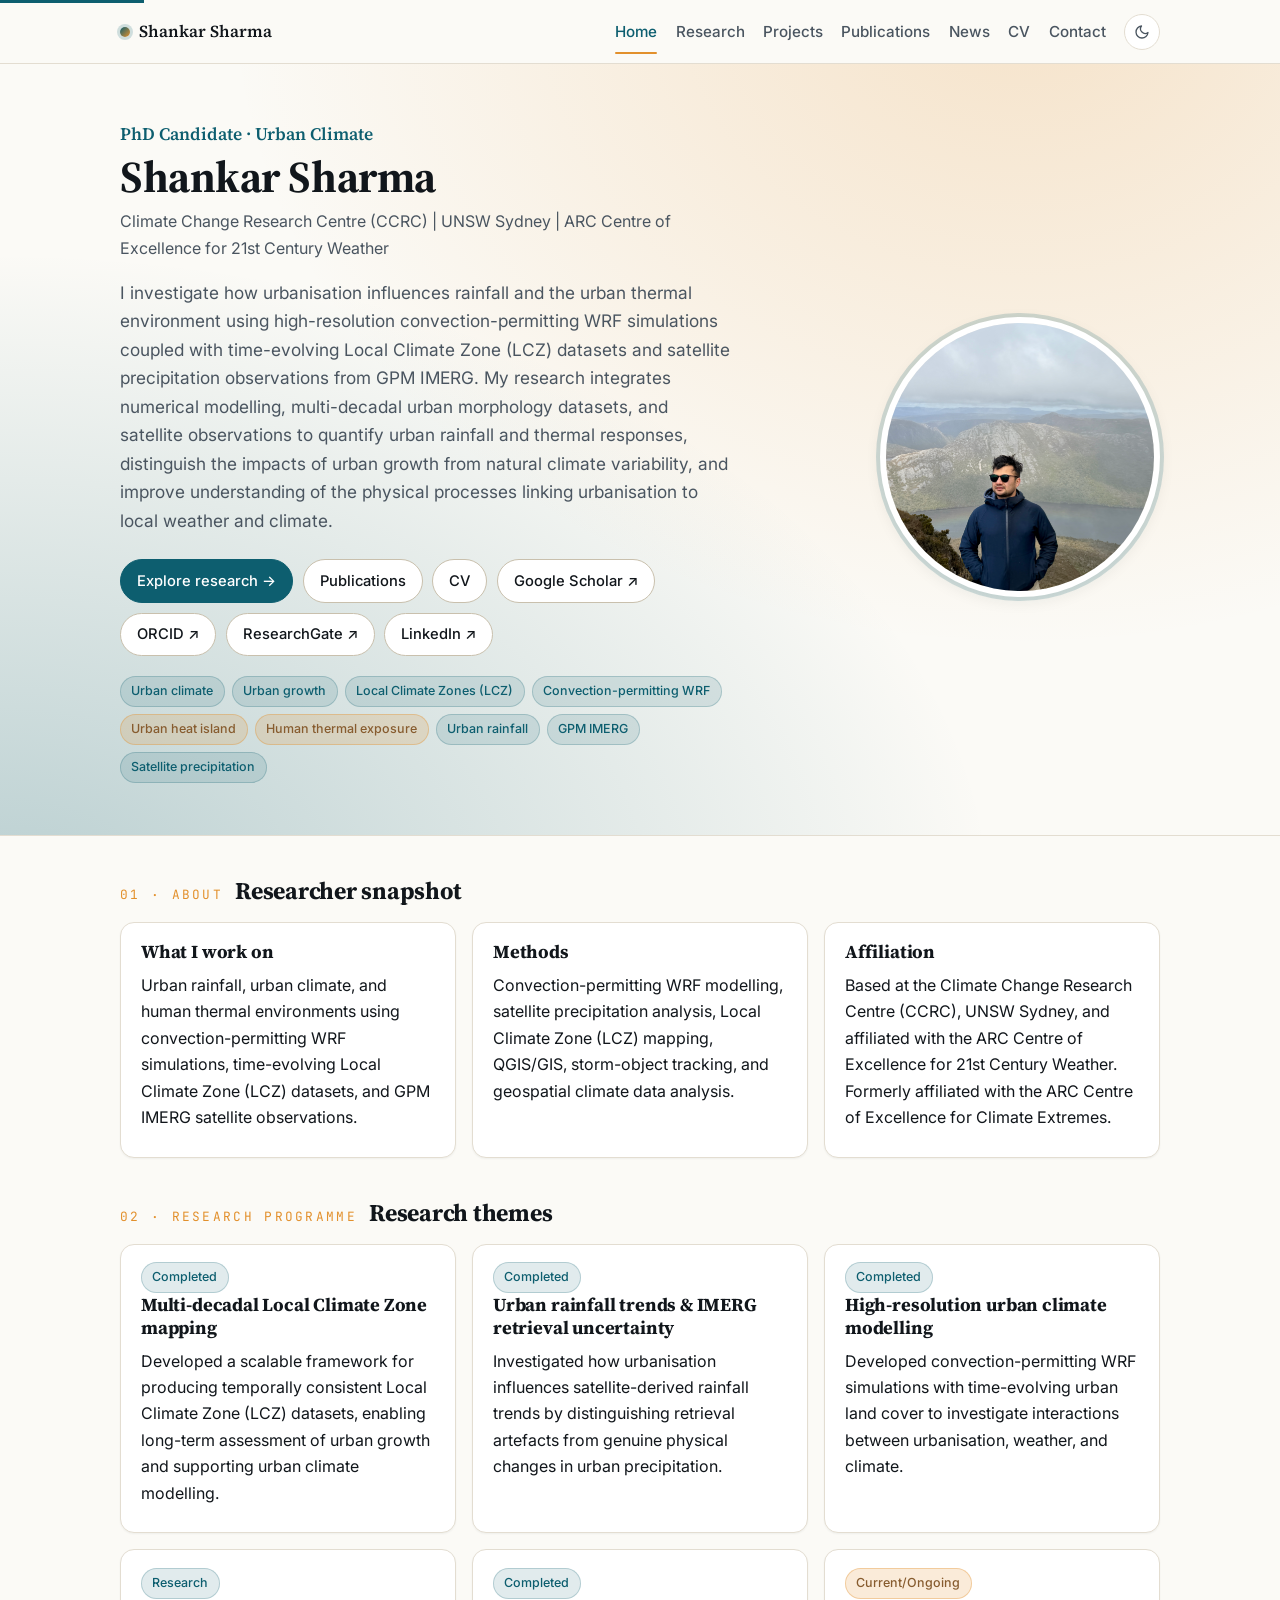
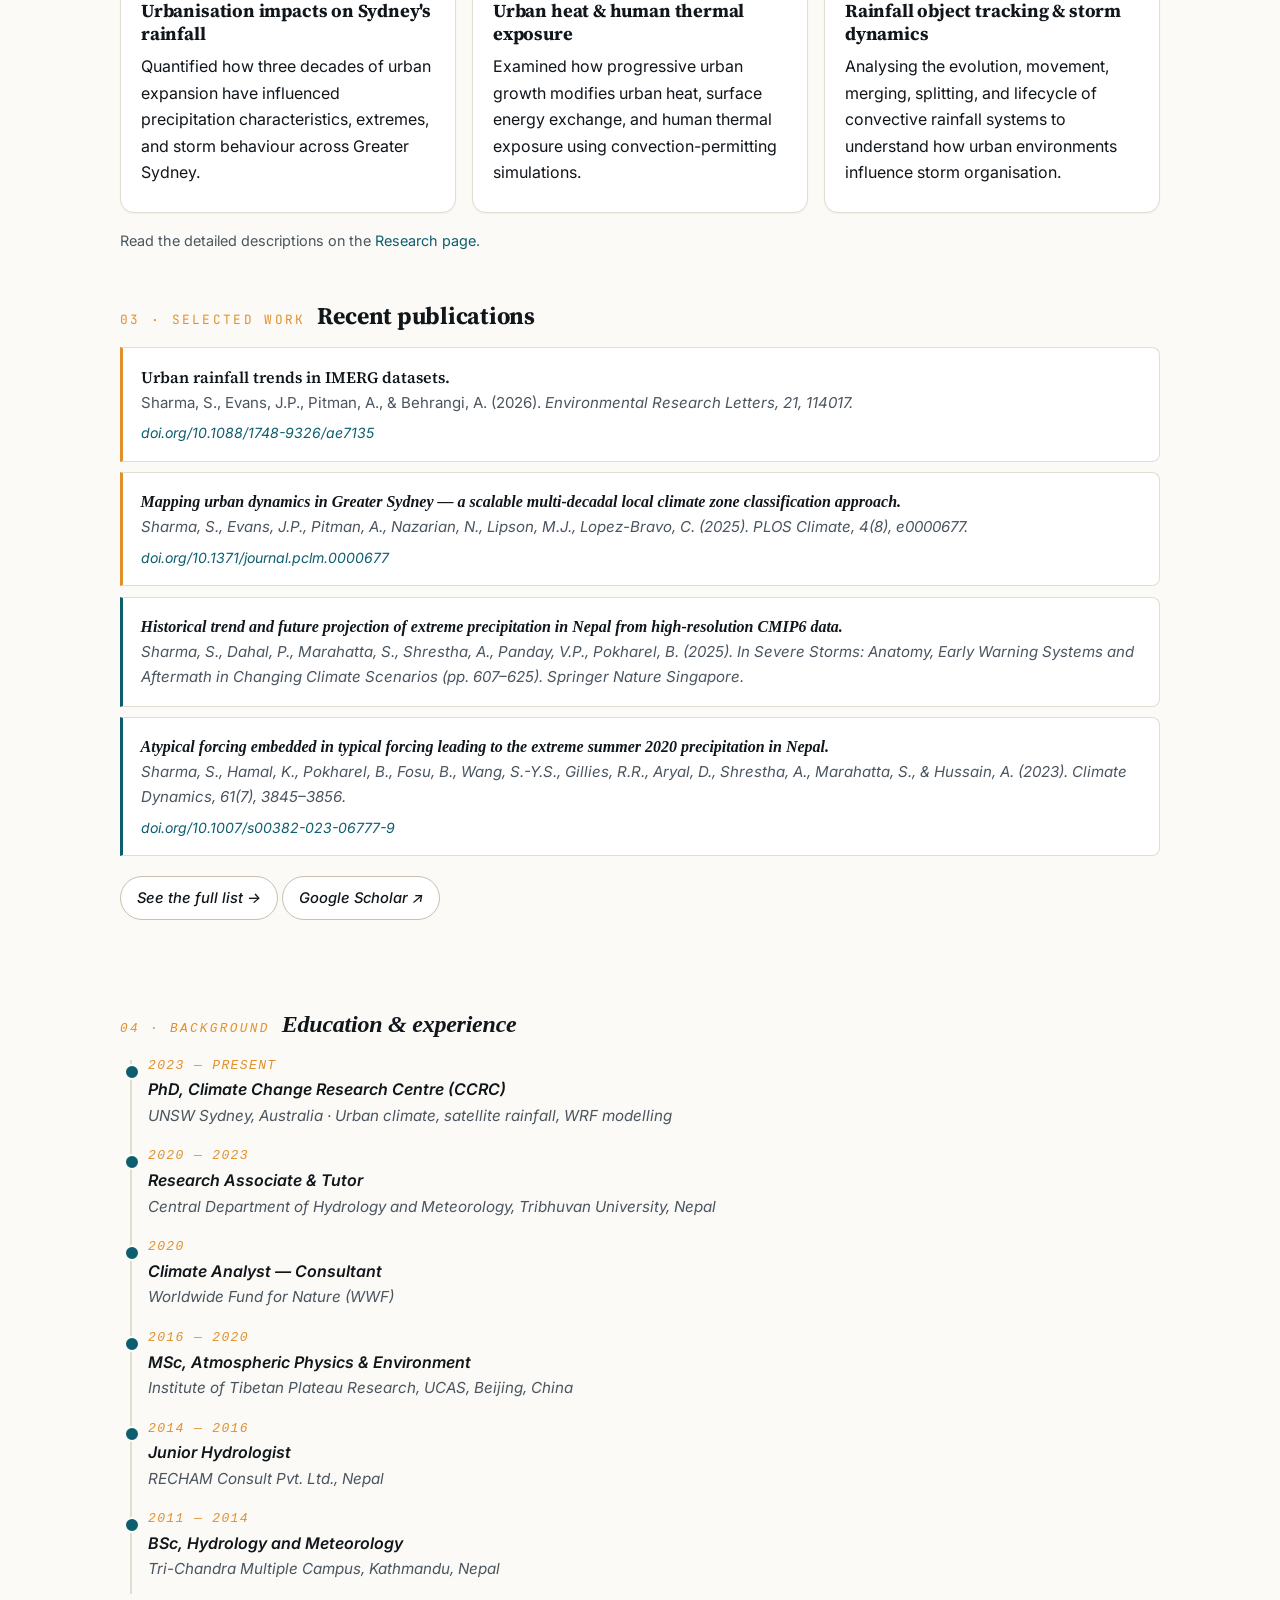
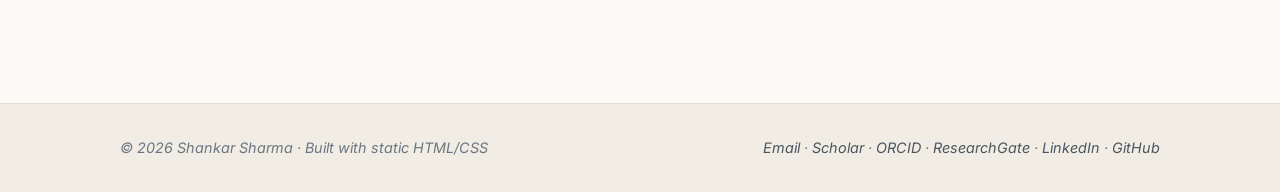
==== commit 26df6bc0: "Add recent publication details to index.html" ====
--- a/index.html
+++ b/index.html
@@ -180,7 +180,13 @@
       <span class="kicker">03 · Selected work</span>
       <h2>Recent publications</h2>
     </div>
-
+    
+    <div class="pub featured">
+      <div class="pub-title">Urban rainfall trends in IMERG datasets.</div>
+      <div class="pub-venue">Sharma, S., Evans, J.P., Pitman, A., & Behrangi, A. (2026). <em>Environmental Research Letters, 21, 114017.</div>
+      <div class="pub-meta"><a href="https://doi.org/10.1088/1748-9326/ae7135" rel="noopener">doi.org/10.1088/1748-9326/ae7135</a></div>
+    </div>
+    
     <div class="pub featured">
       <div class="pub-title">Mapping urban dynamics in Greater Sydney — a scalable multi-decadal local climate zone classification approach.</div>
       <div class="pub-venue">Sharma, S., Evans, J.P., Pitman, A., Nazarian, N., Lipson, M.J., Lopez-Bravo, C. (2025). <em>PLOS Climate</em>, 4(8), e0000677.</div>
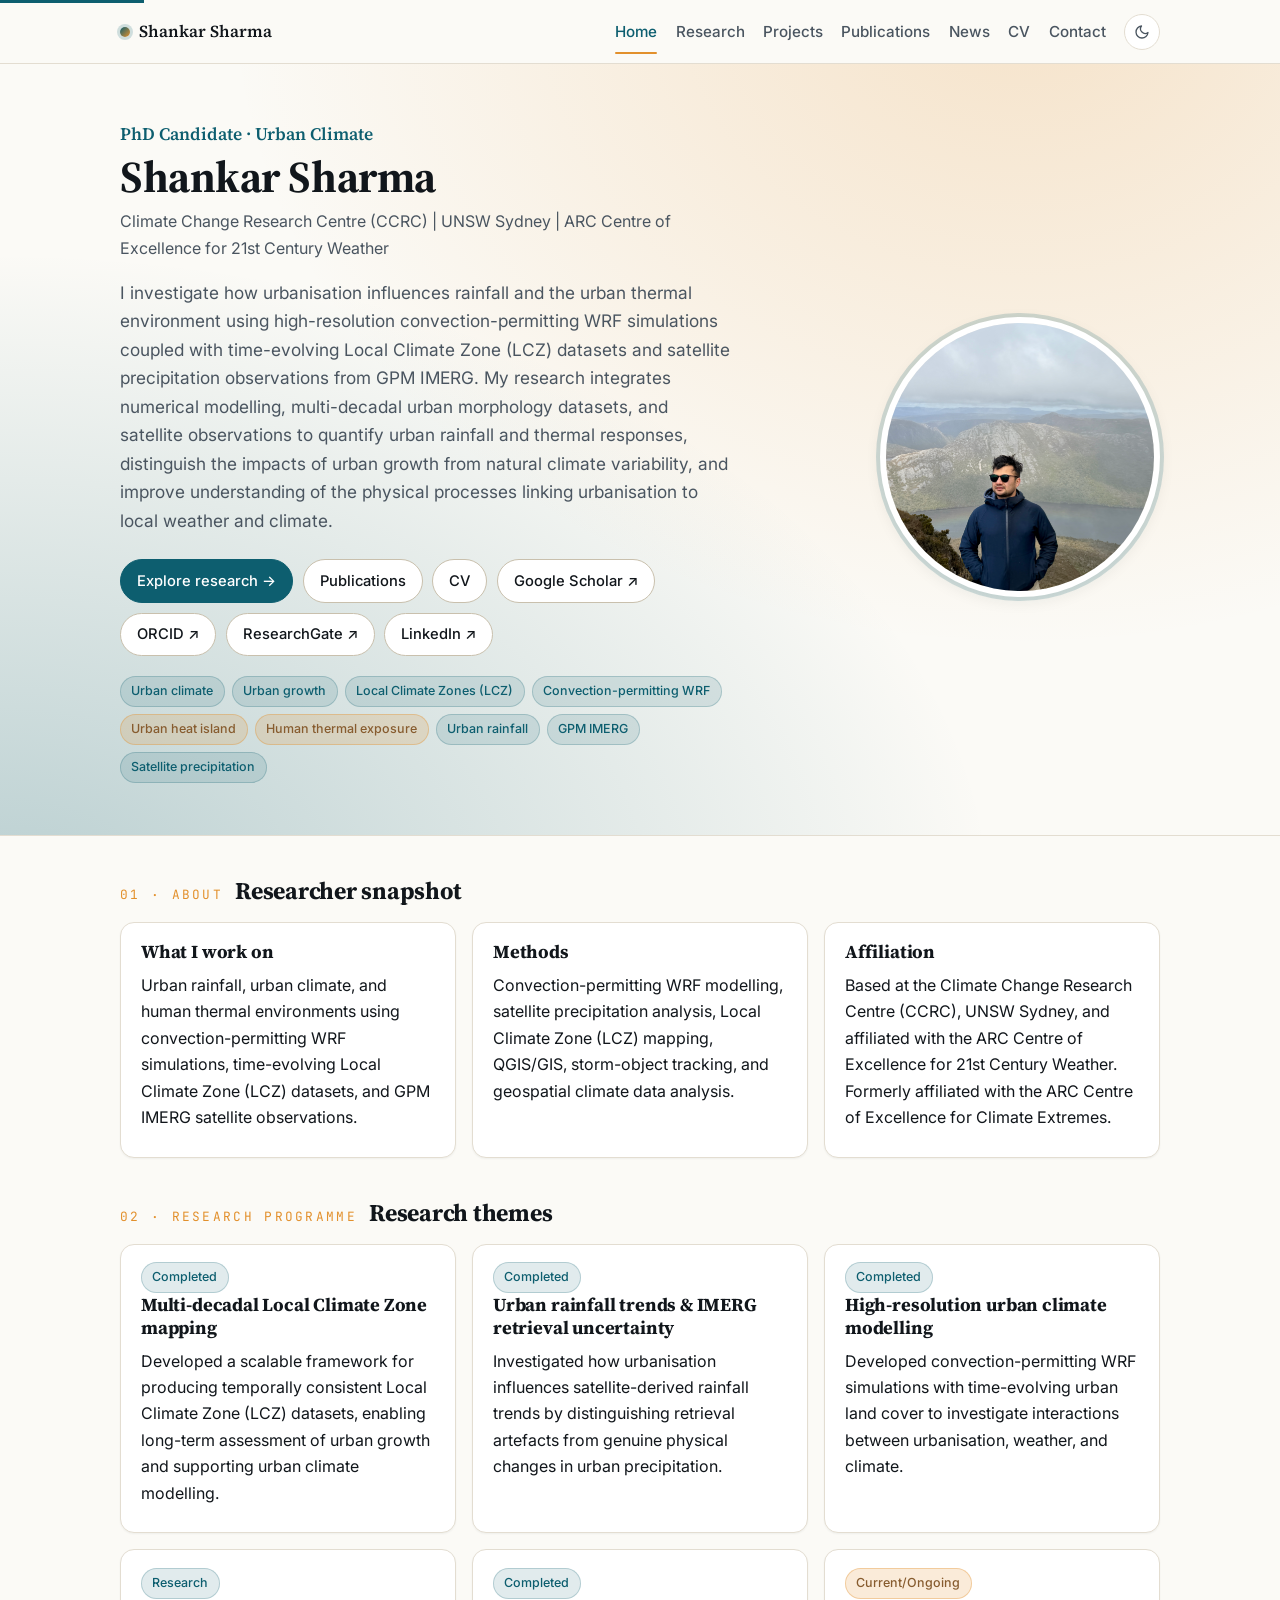
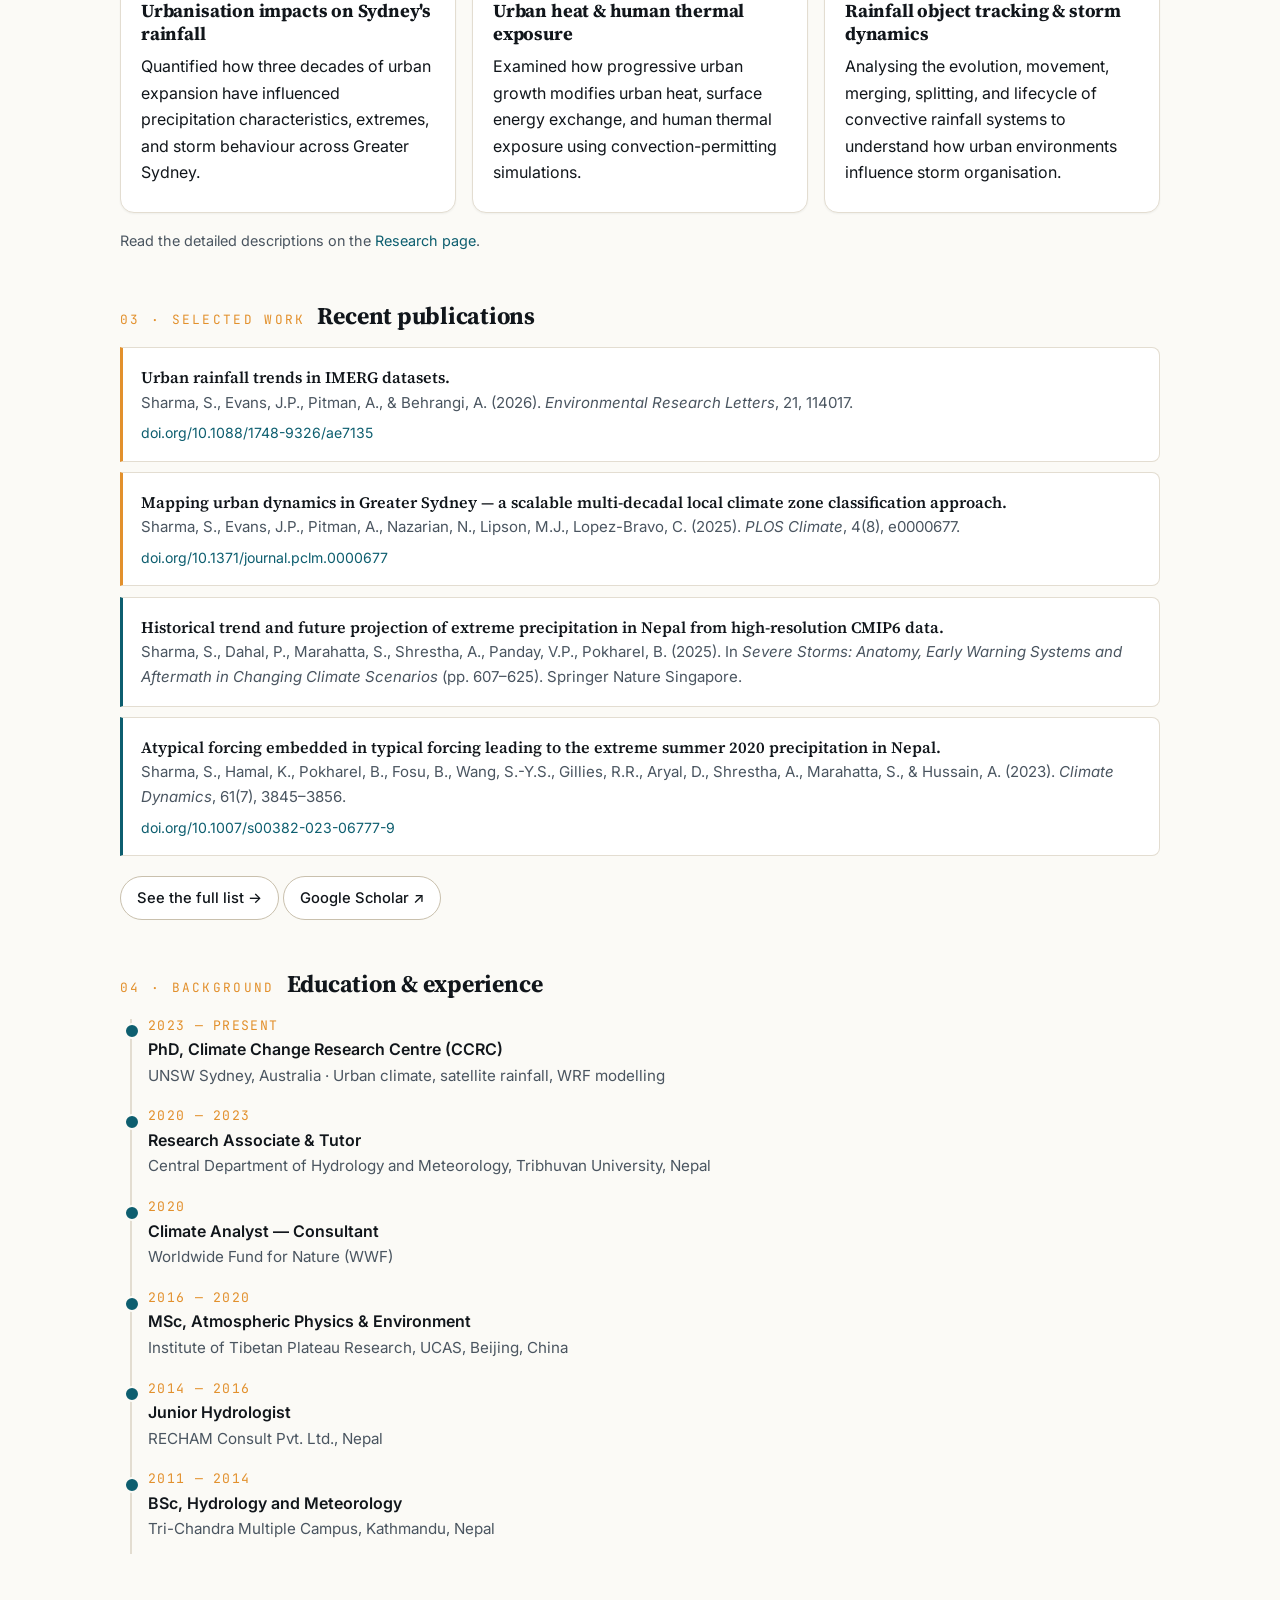
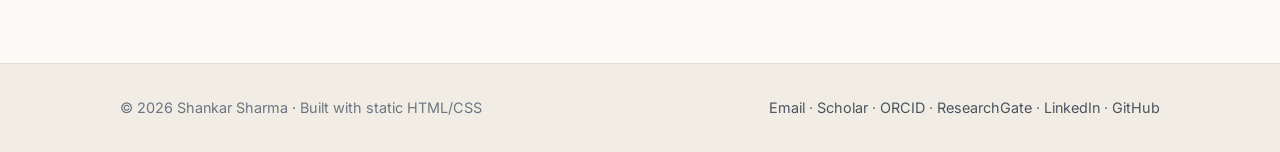
==== commit 259e985c: "Fix HTML formatting for publication venue citation" ====
--- a/index.html
+++ b/index.html
@@ -183,7 +183,7 @@
     
     <div class="pub featured">
       <div class="pub-title">Urban rainfall trends in IMERG datasets.</div>
-      <div class="pub-venue">Sharma, S., Evans, J.P., Pitman, A., & Behrangi, A. (2026). <em>Environmental Research Letters, 21, 114017.</div>
+      <div class="pub-venue">Sharma, S., Evans, J.P., Pitman, A., & Behrangi, A. (2026). <em>Environmental Research Letters</em>, 21, 114017.</div>
       <div class="pub-meta"><a href="https://doi.org/10.1088/1748-9326/ae7135" rel="noopener">doi.org/10.1088/1748-9326/ae7135</a></div>
     </div>
     
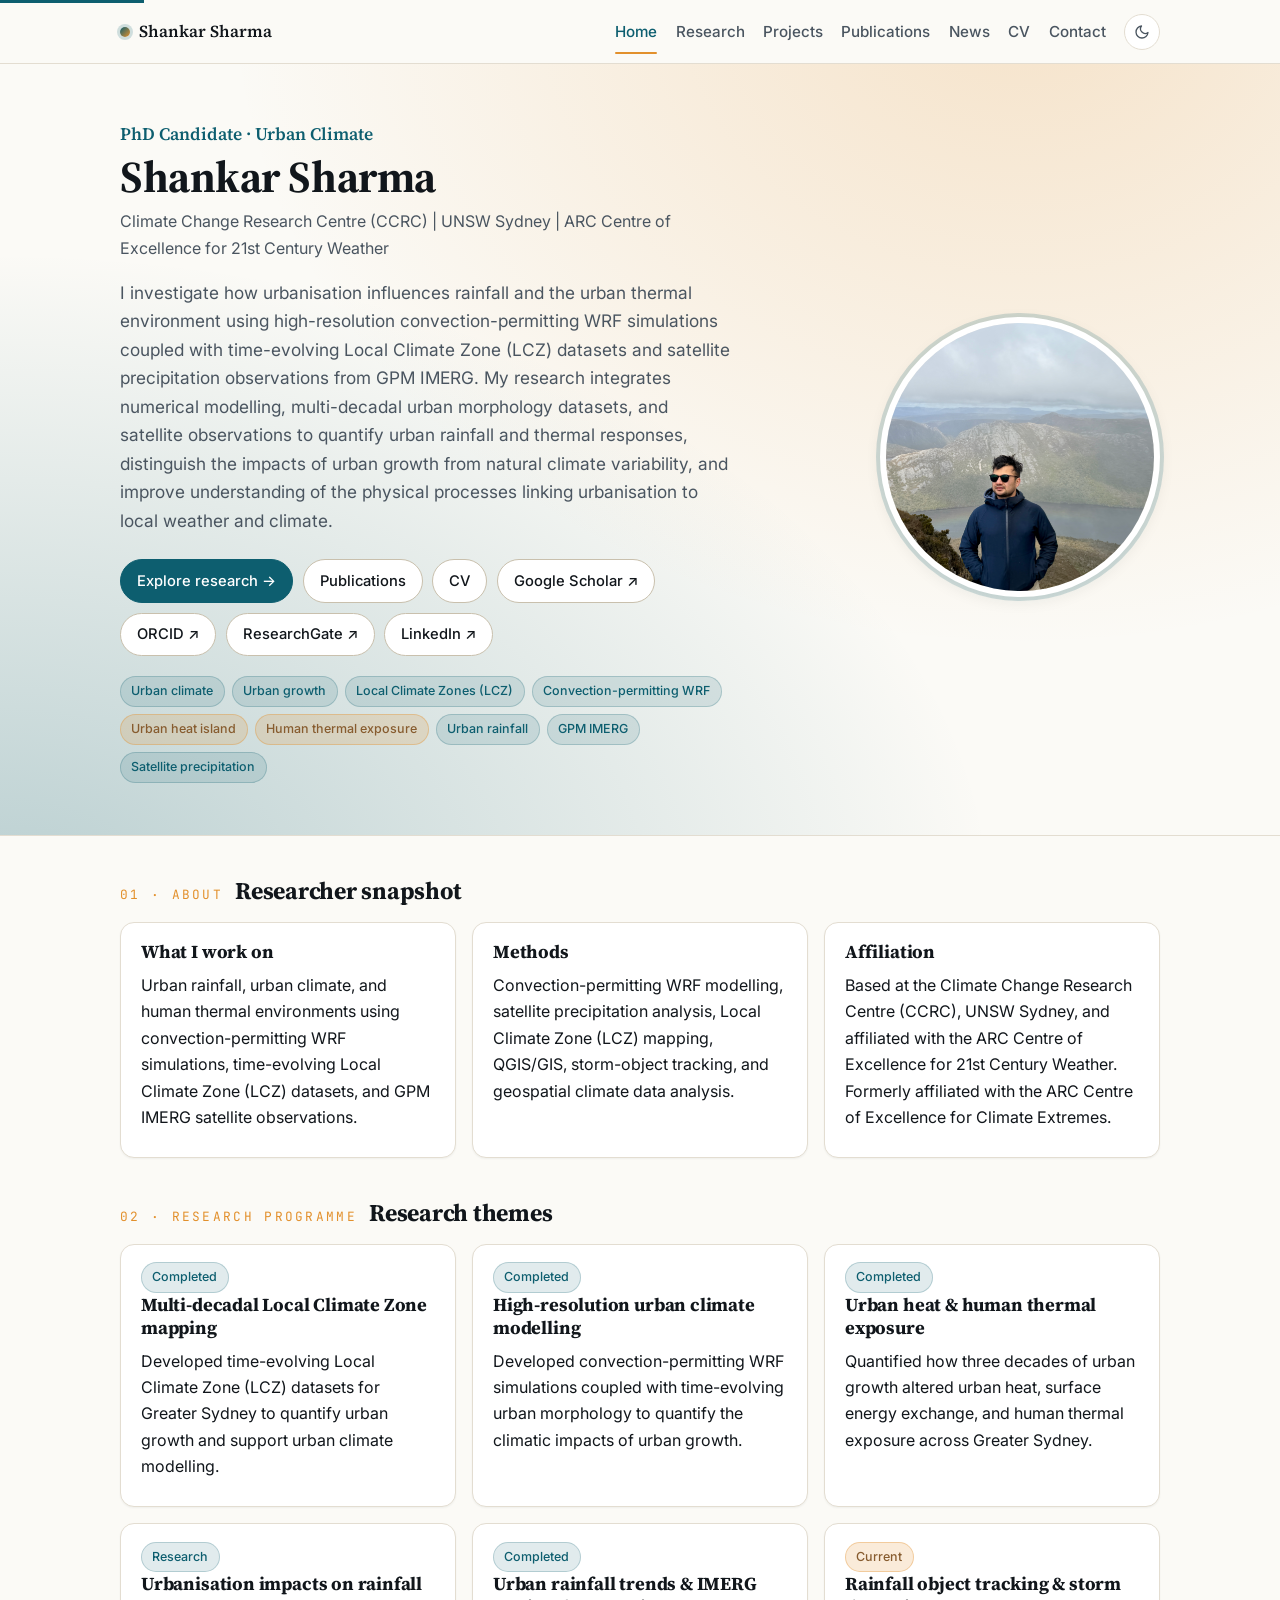
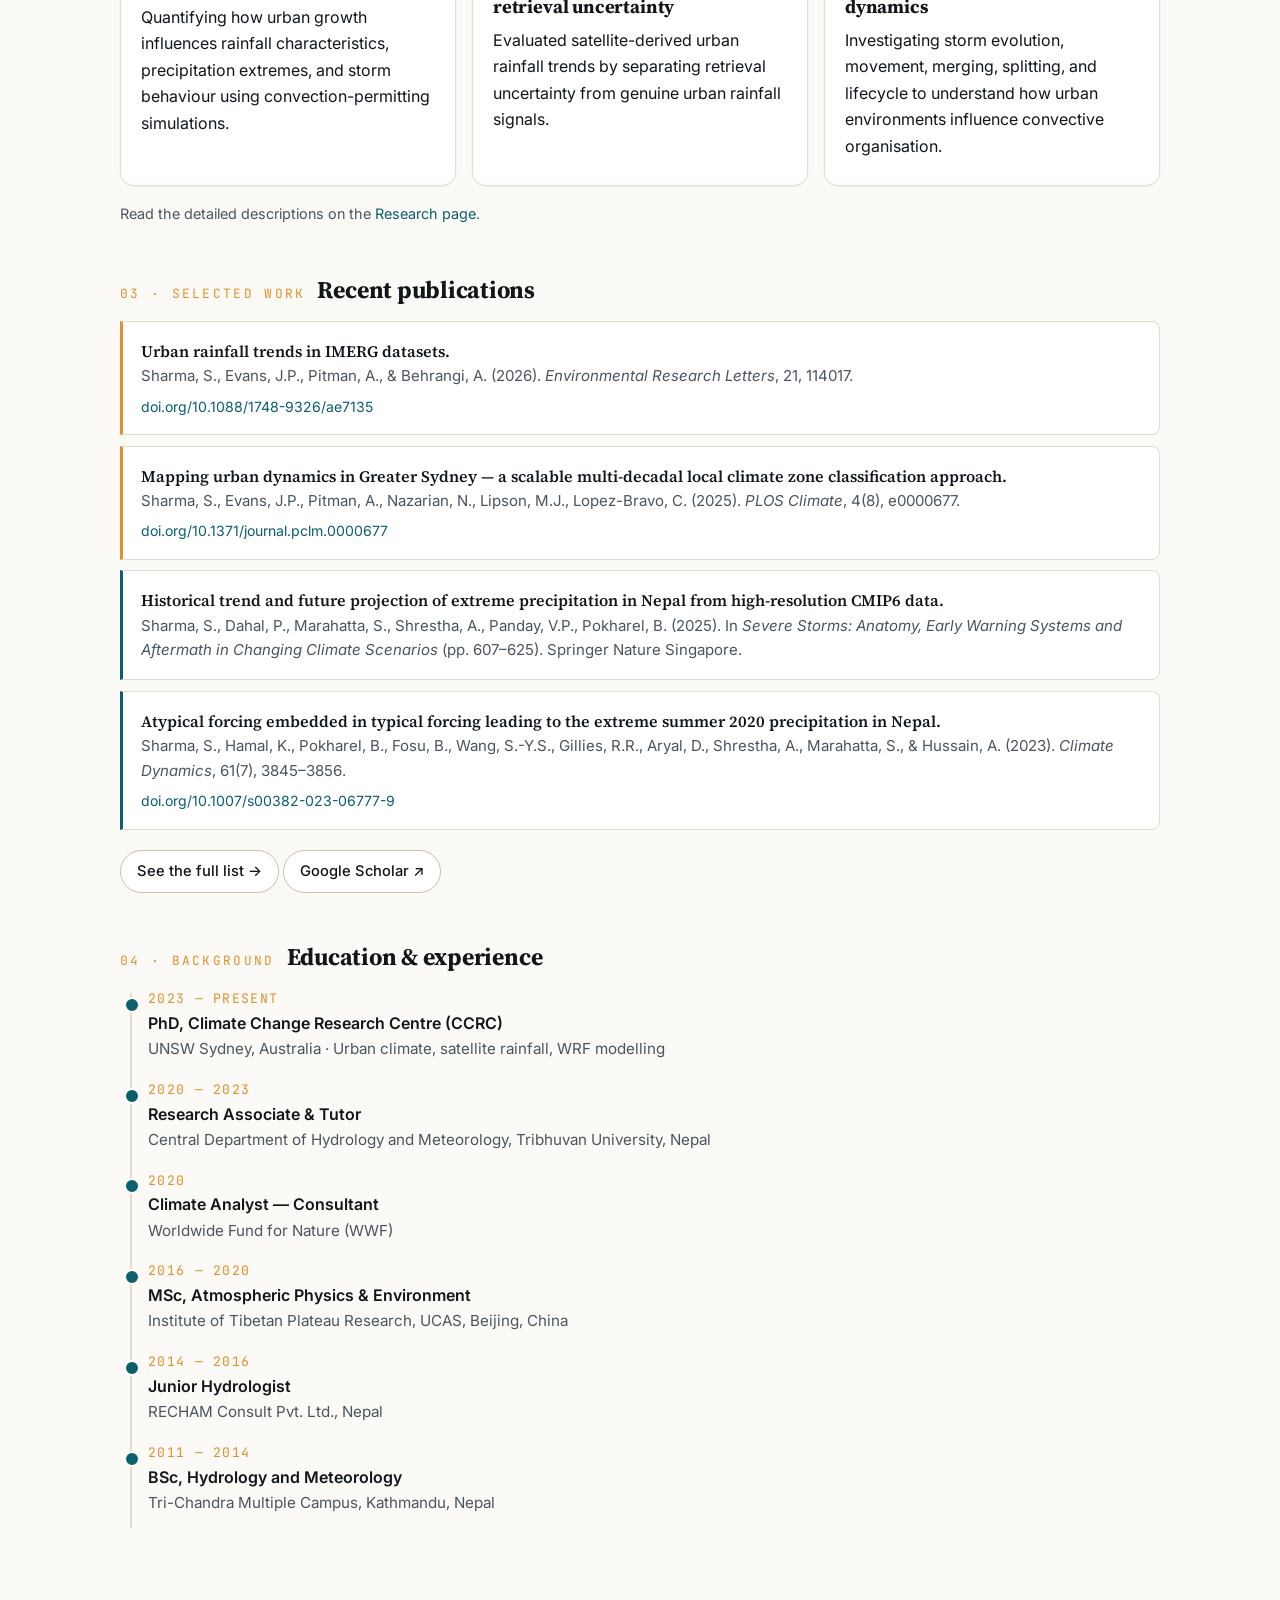
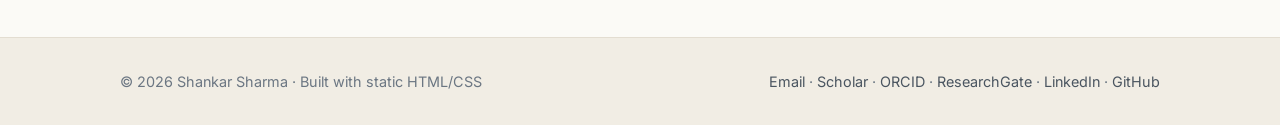
==== commit f7ae2e6a: "Revise project descriptions and headings in index.html" ====
--- a/index.html
+++ b/index.html
@@ -133,38 +133,39 @@
       <div class="card">
         <span class="chip">Completed</span>
         <h3>Multi-decadal Local Climate Zone mapping</h3>
-        <p>Developed a scalable framework for producing temporally consistent Local Climate Zone (LCZ) datasets, enabling long-term assessment of urban growth and supporting urban climate modelling.</p>
+        <p>Developed time-evolving Local Climate Zone (LCZ) datasets for Greater Sydney to quantify urban growth and support urban climate modelling.</p>
+      </div>
+
+      <div class="card">
+        <span class="chip">Completed</span>
+        <h3>High-resolution urban climate modelling</h3>
+        <p>Developed convection-permitting WRF simulations coupled with time-evolving urban morphology to quantify the climatic impacts of urban growth.</p>
+      </div>
+
+      <div class="card">
+        <span class="chip">Completed</span>
+        <h3>Urban heat &amp; human thermal exposure</h3>
+        <p>Quantified how three decades of urban growth altered urban heat, surface energy exchange, and human thermal exposure across Greater Sydney.</p>
+      </div>
+
+      <div class="card">
+        <span class="chip">Research</span>
+        <h3>Urbanisation impacts on rainfall</h3>
+        <p>Quantifying how urban growth influences rainfall characteristics, precipitation extremes, and storm behaviour using convection-permitting simulations.</p>
       </div>
 
       <div class="card">
         <span class="chip">Completed</span>
         <h3>Urban rainfall trends &amp; IMERG retrieval uncertainty</h3>
-        <p>Investigated how urbanisation influences satellite-derived rainfall trends by distinguishing retrieval artefacts from genuine physical changes in urban precipitation.</p>
-      </div>
-
-      <div class="card">
-        <span class="chip">Completed</span>
-        <h3>High-resolution urban climate modelling</h3>
-        <p>Developed convection-permitting WRF simulations with time-evolving urban land cover to investigate interactions between urbanisation, weather, and climate.</p>
-      </div>
-
-      <div class="card">
-        <span class="chip">Research</span>
-        <h3>Urbanisation impacts on Sydney's rainfall</h3>
-        <p>Quantified how three decades of urban expansion have influenced precipitation characteristics, extremes, and storm behaviour across Greater Sydney.</p>
-      </div>
-
-      <div class="card">
-        <span class="chip">Completed</span>
-        <h3>Urban heat &amp; human thermal exposure</h3>
-        <p>Examined how progressive urban growth modifies urban heat, surface energy exchange, and human thermal exposure using convection-permitting simulations.</p>
-      </div>
-
-      <div class="card">
-        <span class="chip amber">Current/Ongoing</span>
+        <p>Evaluated satellite-derived urban rainfall trends by separating retrieval uncertainty from genuine urban rainfall signals.</p>
+      </div>
+
+      <div class="card">
+        <span class="chip amber">Current</span>
         <h3>Rainfall object tracking &amp; storm dynamics</h3>
-        <p>Analysing the evolution, movement, merging, splitting, and lifecycle of convective rainfall systems to understand how urban environments influence storm organisation.</p>
-      </div>
+        <p>Investigating storm evolution, movement, merging, splitting, and lifecycle to understand how urban environments influence convective organisation.</p>
+      </div>
+      
     </div>
     
     <p class="small" style="margin-top:1rem">
